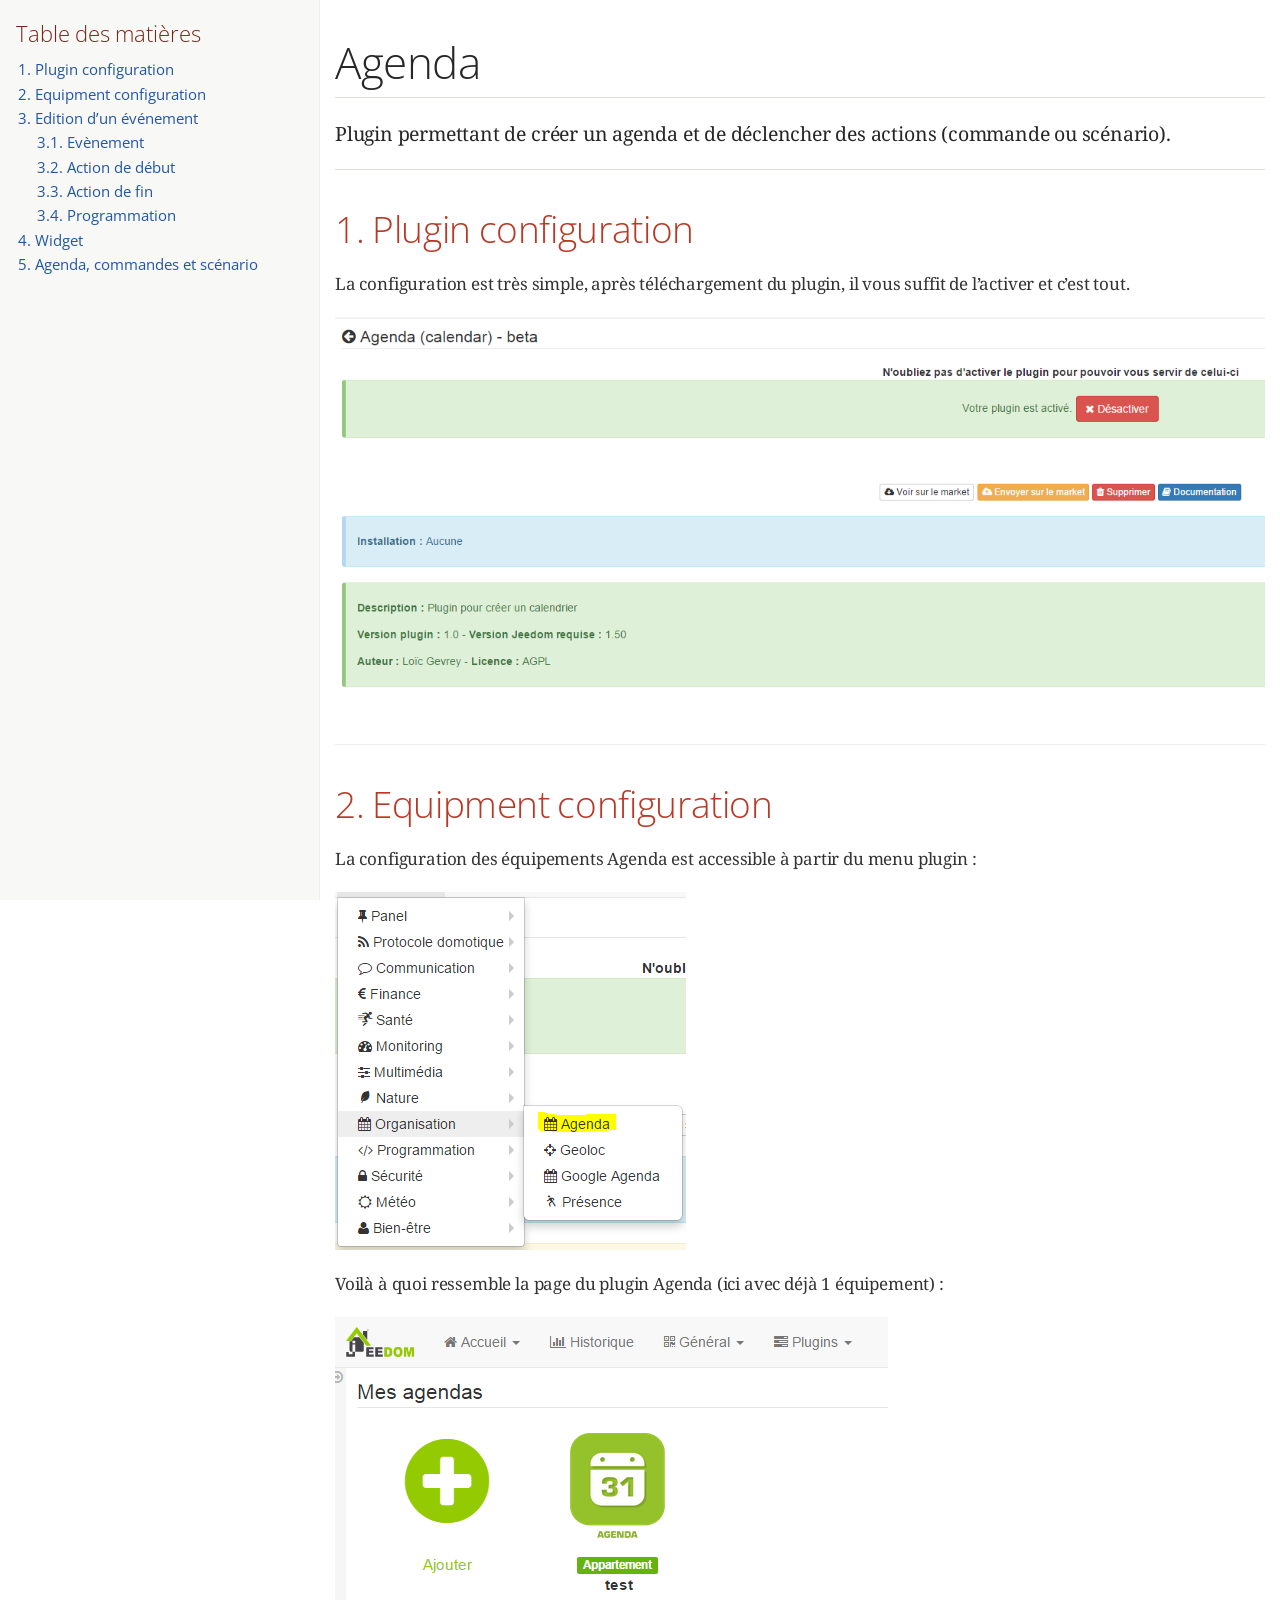
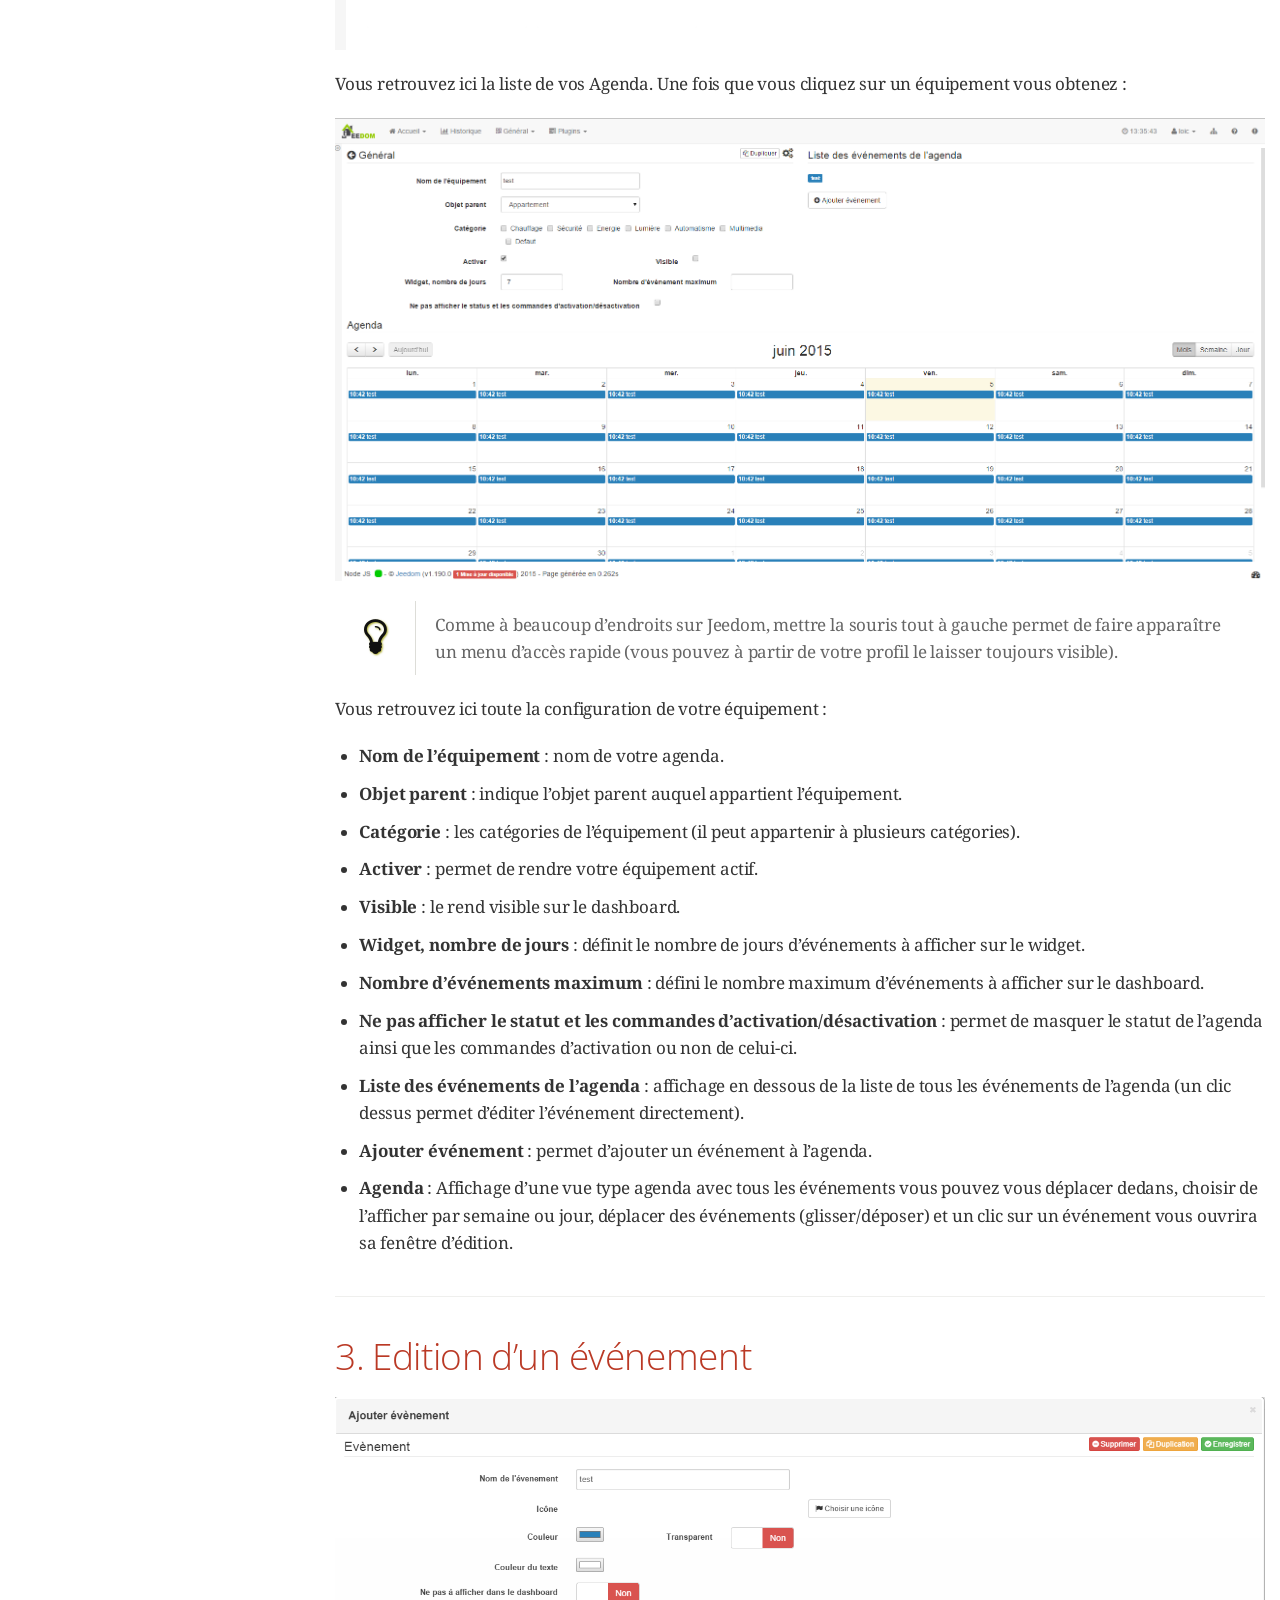
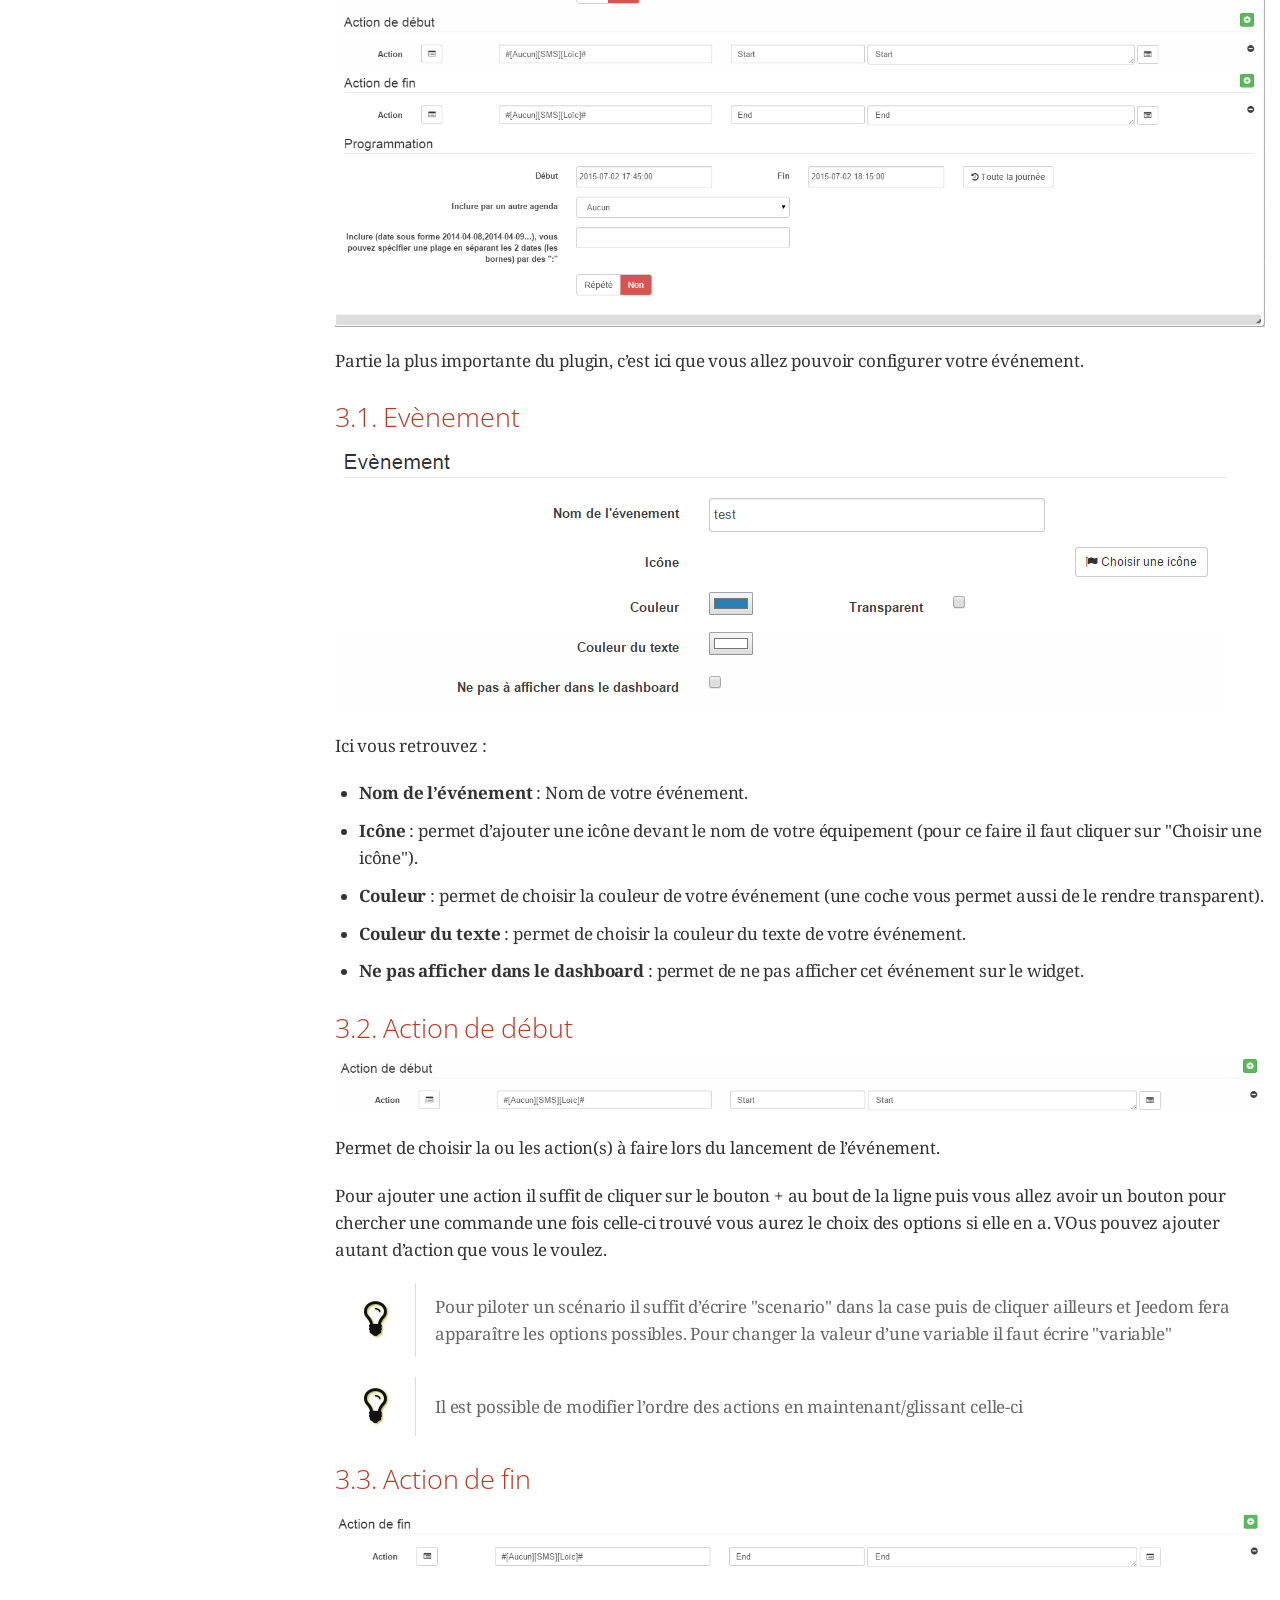
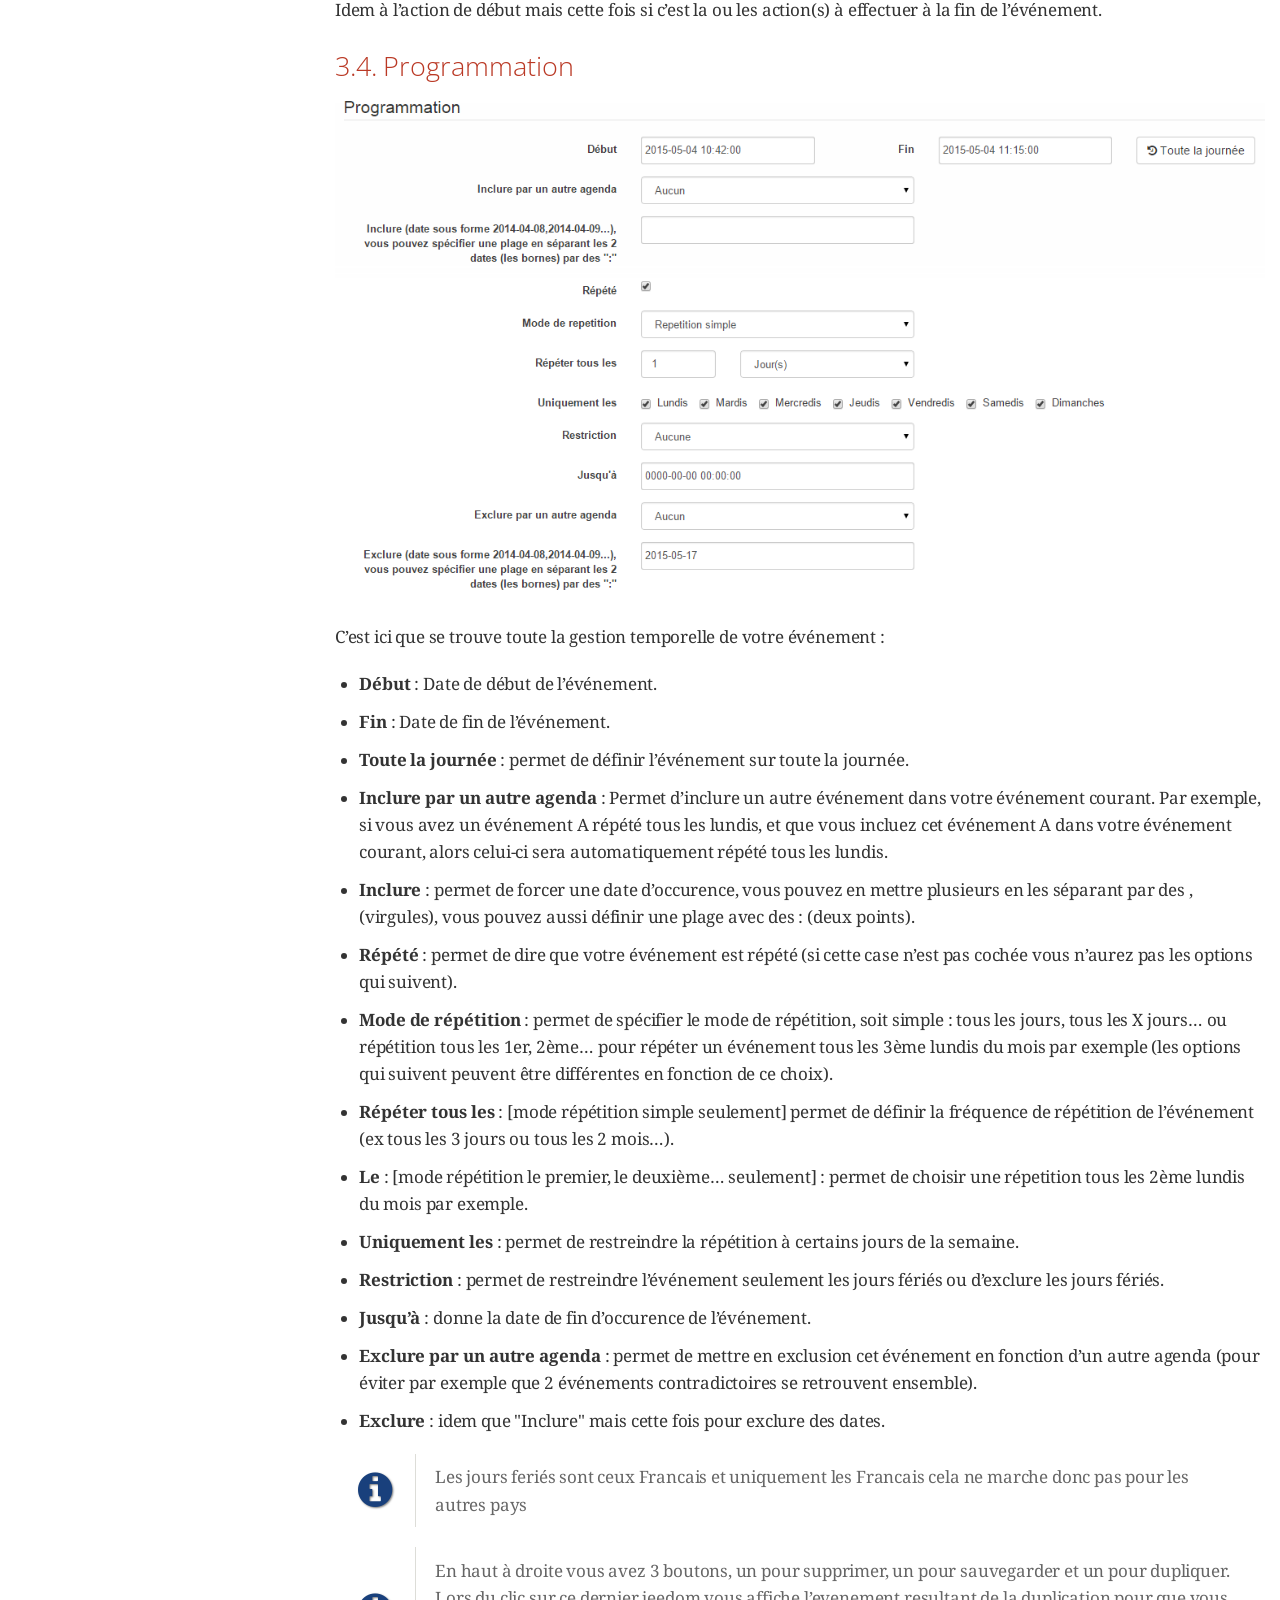
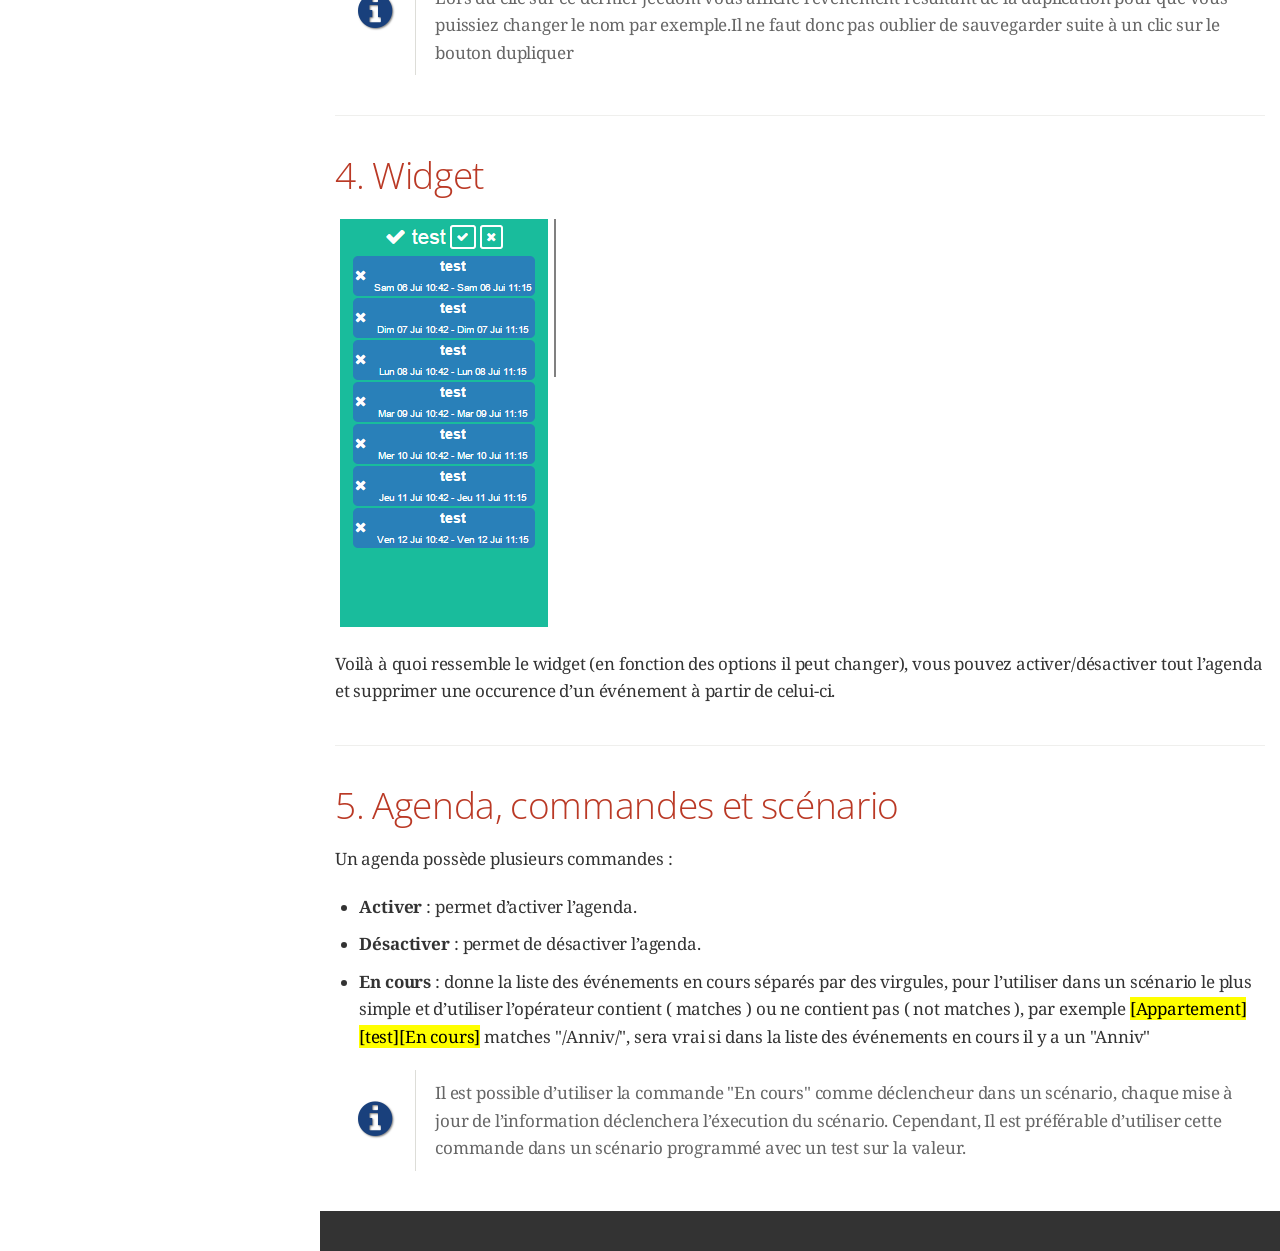
==== doc/en_US/index.html @ 598e062a "[ROBOT] Action all" ====
<!DOCTYPE html>
<html lang="en">
<head>
<meta charset="UTF-8">
<!--[if IE]><meta http-equiv="X-UA-Compatible" content="IE=edge"><![endif]-->
<meta name="viewport" content="width=device-width, initial-scale=1.0">
<meta name="generator" content="Asciidoctor 1.5.3.dev">
<title>Agenda</title>
<link rel="stylesheet" href="https://fonts.googleapis.com/css?family=Open+Sans:300,300italic,400,400italic,600,600italic%7CNoto+Serif:400,400italic,700,700italic%7CDroid+Sans+Mono:400,700">
<style>
/* Asciidoctor default stylesheet | MIT License | http://asciidoctor.org */
/* Remove the comments around the @import statement below when using this as a custom stylesheet */
/*@import "https://fonts.googleapis.com/css?family=Open+Sans:300,300italic,400,400italic,600,600italic%7CNoto+Serif:400,400italic,700,700italic%7CDroid+Sans+Mono:400,700";*/
article,aside,details,figcaption,figure,footer,header,hgroup,main,nav,section,summary{display:block}
audio,canvas,video{display:inline-block}
audio:not([controls]){display:none;height:0}
[hidden],template{display:none}
script{display:none!important}
html{font-family:sans-serif;-ms-text-size-adjust:100%;-webkit-text-size-adjust:100%}
body{margin:0}
a{background:transparent}
a:focus{outline:thin dotted}
a:active,a:hover{outline:0}
h1{font-size:2em;margin:.67em 0}
abbr[title]{border-bottom:1px dotted}
b,strong{font-weight:bold}
dfn{font-style:italic}
hr{-moz-box-sizing:content-box;box-sizing:content-box;height:0}
mark{background:#ff0;color:#000}
code,kbd,pre,samp{font-family:monospace;font-size:1em}
pre{white-space:pre-wrap}
q{quotes:"\201C" "\201D" "\2018" "\2019"}
small{font-size:80%}
sub,sup{font-size:75%;line-height:0;position:relative;vertical-align:baseline}
sup{top:-.5em}
sub{bottom:-.25em}
img{border:0}
svg:not(:root){overflow:hidden}
figure{margin:0}
fieldset{border:1px solid silver;margin:0 2px;padding:.35em .625em .75em}
legend{border:0;padding:0}
button,input,select,textarea{font-family:inherit;font-size:100%;margin:0}
button,input{line-height:normal}
button,select{text-transform:none}
button,html input[type="button"],input[type="reset"],input[type="submit"]{-webkit-appearance:button;cursor:pointer}
button[disabled],html input[disabled]{cursor:default}
input[type="checkbox"],input[type="radio"]{box-sizing:border-box;padding:0}
input[type="search"]{-webkit-appearance:textfield;-moz-box-sizing:content-box;-webkit-box-sizing:content-box;box-sizing:content-box}
input[type="search"]::-webkit-search-cancel-button,input[type="search"]::-webkit-search-decoration{-webkit-appearance:none}
button::-moz-focus-inner,input::-moz-focus-inner{border:0;padding:0}
textarea{overflow:auto;vertical-align:top}
table{border-collapse:collapse;border-spacing:0}
*,*:before,*:after{-moz-box-sizing:border-box;-webkit-box-sizing:border-box;box-sizing:border-box}
html,body{font-size:100%}
body{background:#fff;color:rgba(0,0,0,.8);padding:0;margin:0;font-family:"Noto Serif","DejaVu Serif",serif;font-weight:400;font-style:normal;line-height:1;position:relative;cursor:auto}
a:hover{cursor:pointer}
img,object,embed{max-width:100%;height:auto}
object,embed{height:100%}
img{-ms-interpolation-mode:bicubic}
#map_canvas img,#map_canvas embed,#map_canvas object,.map_canvas img,.map_canvas embed,.map_canvas object{max-width:none!important}
.left{float:left!important}
.right{float:right!important}
.text-left{text-align:left!important}
.text-right{text-align:right!important}
.text-center{text-align:center!important}
.text-justify{text-align:justify!important}
.hide{display:none}
.antialiased,body{-webkit-font-smoothing:antialiased}
img{display:inline-block;vertical-align:middle}
textarea{height:auto;min-height:50px}
select{width:100%}
p.lead,.paragraph.lead>p,#preamble>.sectionbody>.paragraph:first-of-type p{font-size:1.21875em;line-height:1.6}
.subheader,.admonitionblock td.content>.title,.audioblock>.title,.exampleblock>.title,.imageblock>.title,.listingblock>.title,.literalblock>.title,.stemblock>.title,.openblock>.title,.paragraph>.title,.quoteblock>.title,table.tableblock>.title,.verseblock>.title,.videoblock>.title,.dlist>.title,.olist>.title,.ulist>.title,.qlist>.title,.hdlist>.title{line-height:1.45;color:#7a2518;font-weight:400;margin-top:0;margin-bottom:.25em}
div,dl,dt,dd,ul,ol,li,h1,h2,h3,#toctitle,.sidebarblock>.content>.title,h4,h5,h6,pre,form,p,blockquote,th,td{margin:0;padding:0;direction:ltr}
a{color:#2156a5;text-decoration:underline;line-height:inherit}
a:hover,a:focus{color:#1d4b8f}
a img{border:none}
p{font-family:inherit;font-weight:400;font-size:1em;line-height:1.6;margin-bottom:1.25em;text-rendering:optimizeLegibility}
p aside{font-size:.875em;line-height:1.35;font-style:italic}
h1,h2,h3,#toctitle,.sidebarblock>.content>.title,h4,h5,h6{font-family:"Open Sans","DejaVu Sans",sans-serif;font-weight:300;font-style:normal;color:#ba3925;text-rendering:optimizeLegibility;margin-top:1em;margin-bottom:.5em;line-height:1.0125em}
h1 small,h2 small,h3 small,#toctitle small,.sidebarblock>.content>.title small,h4 small,h5 small,h6 small{font-size:60%;color:#e99b8f;line-height:0}
h1{font-size:2.125em}
h2{font-size:1.6875em}
h3,#toctitle,.sidebarblock>.content>.title{font-size:1.375em}
h4,h5{font-size:1.125em}
h6{font-size:1em}
hr{border:solid #ddddd8;border-width:1px 0 0;clear:both;margin:1.25em 0 1.1875em;height:0}
em,i{font-style:italic;line-height:inherit}
strong,b{font-weight:bold;line-height:inherit}
small{font-size:60%;line-height:inherit}
code{font-family:"Droid Sans Mono","DejaVu Sans Mono",monospace;font-weight:400;color:rgba(0,0,0,.9)}
ul,ol,dl{font-size:1em;line-height:1.6;margin-bottom:1.25em;list-style-position:outside;font-family:inherit}
ul,ol,ul.no-bullet,ol.no-bullet{margin-left:1.5em}
ul li ul,ul li ol{margin-left:1.25em;margin-bottom:0;font-size:1em}
ul.square li ul,ul.circle li ul,ul.disc li ul{list-style:inherit}
ul.square{list-style-type:square}
ul.circle{list-style-type:circle}
ul.disc{list-style-type:disc}
ul.no-bullet{list-style:none}
ol li ul,ol li ol{margin-left:1.25em;margin-bottom:0}
dl dt{margin-bottom:.3125em;font-weight:bold}
dl dd{margin-bottom:1.25em}
abbr,acronym{text-transform:uppercase;font-size:90%;color:rgba(0,0,0,.8);border-bottom:1px dotted #ddd;cursor:help}
abbr{text-transform:none}
blockquote{margin:0 0 1.25em;padding:.5625em 1.25em 0 1.1875em;border-left:1px solid #ddd}
blockquote cite{display:block;font-size:.9375em;color:rgba(0,0,0,.6)}
blockquote cite:before{content:"\2014 \0020"}
blockquote cite a,blockquote cite a:visited{color:rgba(0,0,0,.6)}
blockquote,blockquote p{line-height:1.6;color:rgba(0,0,0,.85)}
@media only screen and (min-width:768px){h1,h2,h3,#toctitle,.sidebarblock>.content>.title,h4,h5,h6{line-height:1.2}
h1{font-size:2.75em}
h2{font-size:2.3125em}
h3,#toctitle,.sidebarblock>.content>.title{font-size:1.6875em}
h4{font-size:1.4375em}}table{background:#fff;margin-bottom:1.25em;border:solid 1px #dedede}
table thead,table tfoot{background:#f7f8f7;font-weight:bold}
table thead tr th,table thead tr td,table tfoot tr th,table tfoot tr td{padding:.5em .625em .625em;font-size:inherit;color:rgba(0,0,0,.8);text-align:left}
table tr th,table tr td{padding:.5625em .625em;font-size:inherit;color:rgba(0,0,0,.8)}
table tr.even,table tr.alt,table tr:nth-of-type(even){background:#f8f8f7}
table thead tr th,table tfoot tr th,table tbody tr td,table tr td,table tfoot tr td{display:table-cell;line-height:1.6}
h1,h2,h3,#toctitle,.sidebarblock>.content>.title,h4,h5,h6{line-height:1.2;word-spacing:-.05em}
h1 strong,h2 strong,h3 strong,#toctitle strong,.sidebarblock>.content>.title strong,h4 strong,h5 strong,h6 strong{font-weight:400}
.clearfix:before,.clearfix:after,.float-group:before,.float-group:after{content:" ";display:table}
.clearfix:after,.float-group:after{clear:both}
*:not(pre)>code{font-size:.9375em;font-style:normal!important;letter-spacing:0;padding:.1em .5ex;word-spacing:-.15em;background-color:#f7f7f8;-webkit-border-radius:4px;border-radius:4px;line-height:1.45;text-rendering:optimizeSpeed}
pre,pre>code{line-height:1.45;color:rgba(0,0,0,.9);font-family:"Droid Sans Mono","DejaVu Sans Mono",monospace;font-weight:400;text-rendering:optimizeSpeed}
.keyseq{color:rgba(51,51,51,.8)}
kbd{display:inline-block;color:rgba(0,0,0,.8);font-size:.75em;line-height:1.4;background-color:#f7f7f7;border:1px solid #ccc;-webkit-border-radius:3px;border-radius:3px;-webkit-box-shadow:0 1px 0 rgba(0,0,0,.2),0 0 0 .1em white inset;box-shadow:0 1px 0 rgba(0,0,0,.2),0 0 0 .1em #fff inset;margin:-.15em .15em 0 .15em;padding:.2em .6em .2em .5em;vertical-align:middle;white-space:nowrap}
.keyseq kbd:first-child{margin-left:0}
.keyseq kbd:last-child{margin-right:0}
.menuseq,.menu{color:rgba(0,0,0,.8)}
b.button:before,b.button:after{position:relative;top:-1px;font-weight:400}
b.button:before{content:"[";padding:0 3px 0 2px}
b.button:after{content:"]";padding:0 2px 0 3px}
p a>code:hover{color:rgba(0,0,0,.9)}
#header,#content,#footnotes,#footer{width:100%;margin-left:auto;margin-right:auto;margin-top:0;margin-bottom:0;max-width:62.5em;*zoom:1;position:relative;padding-left:.9375em;padding-right:.9375em}
#header:before,#header:after,#content:before,#content:after,#footnotes:before,#footnotes:after,#footer:before,#footer:after{content:" ";display:table}
#header:after,#content:after,#footnotes:after,#footer:after{clear:both}
#content{margin-top:1.25em}
#content:before{content:none}
#header>h1:first-child{color:rgba(0,0,0,.85);margin-top:2.25rem;margin-bottom:0}
#header>h1:first-child+#toc{margin-top:8px;border-top:1px solid #ddddd8}
#header>h1:only-child,body.toc2 #header>h1:nth-last-child(2){border-bottom:1px solid #ddddd8;padding-bottom:8px}
#header .details{border-bottom:1px solid #ddddd8;line-height:1.45;padding-top:.25em;padding-bottom:.25em;padding-left:.25em;color:rgba(0,0,0,.6);display:-ms-flexbox;display:-webkit-flex;display:flex;-ms-flex-flow:row wrap;-webkit-flex-flow:row wrap;flex-flow:row wrap}
#header .details span:first-child{margin-left:-.125em}
#header .details span.email a{color:rgba(0,0,0,.85)}
#header .details br{display:none}
#header .details br+span:before{content:"\00a0\2013\00a0"}
#header .details br+span.author:before{content:"\00a0\22c5\00a0";color:rgba(0,0,0,.85)}
#header .details br+span#revremark:before{content:"\00a0|\00a0"}
#header #revnumber{text-transform:capitalize}
#header #revnumber:after{content:"\00a0"}
#content>h1:first-child:not([class]){color:rgba(0,0,0,.85);border-bottom:1px solid #ddddd8;padding-bottom:8px;margin-top:0;padding-top:1rem;margin-bottom:1.25rem}
#toc{border-bottom:1px solid #efefed;padding-bottom:.5em}
#toc>ul{margin-left:.125em}
#toc ul.sectlevel0>li>a{font-style:italic}
#toc ul.sectlevel0 ul.sectlevel1{margin:.5em 0}
#toc ul{font-family:"Open Sans","DejaVu Sans",sans-serif;list-style-type:none}
#toc a{text-decoration:none}
#toc a:active{text-decoration:underline}
#toctitle{color:#7a2518;font-size:1.2em}
@media only screen and (min-width:768px){#toctitle{font-size:1.375em}
body.toc2{padding-left:15em;padding-right:0}
#toc.toc2{margin-top:0!important;background-color:#f8f8f7;position:fixed;width:15em;left:0;top:0;border-right:1px solid #efefed;border-top-width:0!important;border-bottom-width:0!important;z-index:1000;padding:1.25em 1em;height:100%;overflow:auto}
#toc.toc2 #toctitle{margin-top:0;font-size:1.2em}
#toc.toc2>ul{font-size:.9em;margin-bottom:0}
#toc.toc2 ul ul{margin-left:0;padding-left:1em}
#toc.toc2 ul.sectlevel0 ul.sectlevel1{padding-left:0;margin-top:.5em;margin-bottom:.5em}
body.toc2.toc-right{padding-left:0;padding-right:15em}
body.toc2.toc-right #toc.toc2{border-right-width:0;border-left:1px solid #efefed;left:auto;right:0}}@media only screen and (min-width:1280px){body.toc2{padding-left:20em;padding-right:0}
#toc.toc2{width:20em}
#toc.toc2 #toctitle{font-size:1.375em}
#toc.toc2>ul{font-size:.95em}
#toc.toc2 ul ul{padding-left:1.25em}
body.toc2.toc-right{padding-left:0;padding-right:20em}}#content #toc{border-style:solid;border-width:1px;border-color:#e0e0dc;margin-bottom:1.25em;padding:1.25em;background:#f8f8f7;-webkit-border-radius:4px;border-radius:4px}
#content #toc>:first-child{margin-top:0}
#content #toc>:last-child{margin-bottom:0}
#footer{max-width:100%;background-color:rgba(0,0,0,.8);padding:1.25em}
#footer-text{color:rgba(255,255,255,.8);line-height:1.44}
.sect1{padding-bottom:.625em}
@media only screen and (min-width:768px){.sect1{padding-bottom:1.25em}}.sect1+.sect1{border-top:1px solid #efefed}
#content h1>a.anchor,h2>a.anchor,h3>a.anchor,#toctitle>a.anchor,.sidebarblock>.content>.title>a.anchor,h4>a.anchor,h5>a.anchor,h6>a.anchor{position:absolute;z-index:1001;width:1.5ex;margin-left:-1.5ex;display:block;text-decoration:none!important;visibility:hidden;text-align:center;font-weight:400}
#content h1>a.anchor:before,h2>a.anchor:before,h3>a.anchor:before,#toctitle>a.anchor:before,.sidebarblock>.content>.title>a.anchor:before,h4>a.anchor:before,h5>a.anchor:before,h6>a.anchor:before{content:"\00A7";font-size:.85em;display:block;padding-top:.1em}
#content h1:hover>a.anchor,#content h1>a.anchor:hover,h2:hover>a.anchor,h2>a.anchor:hover,h3:hover>a.anchor,#toctitle:hover>a.anchor,.sidebarblock>.content>.title:hover>a.anchor,h3>a.anchor:hover,#toctitle>a.anchor:hover,.sidebarblock>.content>.title>a.anchor:hover,h4:hover>a.anchor,h4>a.anchor:hover,h5:hover>a.anchor,h5>a.anchor:hover,h6:hover>a.anchor,h6>a.anchor:hover{visibility:visible}
#content h1>a.link,h2>a.link,h3>a.link,#toctitle>a.link,.sidebarblock>.content>.title>a.link,h4>a.link,h5>a.link,h6>a.link{color:#ba3925;text-decoration:none}
#content h1>a.link:hover,h2>a.link:hover,h3>a.link:hover,#toctitle>a.link:hover,.sidebarblock>.content>.title>a.link:hover,h4>a.link:hover,h5>a.link:hover,h6>a.link:hover{color:#a53221}
.audioblock,.imageblock,.literalblock,.listingblock,.stemblock,.videoblock{margin-bottom:1.25em}
.admonitionblock td.content>.title,.audioblock>.title,.exampleblock>.title,.imageblock>.title,.listingblock>.title,.literalblock>.title,.stemblock>.title,.openblock>.title,.paragraph>.title,.quoteblock>.title,table.tableblock>.title,.verseblock>.title,.videoblock>.title,.dlist>.title,.olist>.title,.ulist>.title,.qlist>.title,.hdlist>.title{text-rendering:optimizeLegibility;text-align:left;font-family:"Noto Serif","DejaVu Serif",serif;font-size:1rem;font-style:italic}
table.tableblock>caption.title{white-space:nowrap;overflow:visible;max-width:0}
.paragraph.lead>p,#preamble>.sectionbody>.paragraph:first-of-type p{color:rgba(0,0,0,.85)}
table.tableblock #preamble>.sectionbody>.paragraph:first-of-type p{font-size:inherit}
.admonitionblock>table{border-collapse:separate;border:0;background:none;width:100%}
.admonitionblock>table td.icon{text-align:center;width:80px}
.admonitionblock>table td.icon img{max-width:none}
.admonitionblock>table td.icon .title{font-weight:bold;font-family:"Open Sans","DejaVu Sans",sans-serif;text-transform:uppercase}
.admonitionblock>table td.content{padding-left:1.125em;padding-right:1.25em;border-left:1px solid #ddddd8;color:rgba(0,0,0,.6)}
.admonitionblock>table td.content>:last-child>:last-child{margin-bottom:0}
.exampleblock>.content{border-style:solid;border-width:1px;border-color:#e6e6e6;margin-bottom:1.25em;padding:1.25em;background:#fff;-webkit-border-radius:4px;border-radius:4px}
.exampleblock>.content>:first-child{margin-top:0}
.exampleblock>.content>:last-child{margin-bottom:0}
.sidebarblock{border-style:solid;border-width:1px;border-color:#e0e0dc;margin-bottom:1.25em;padding:1.25em;background:#f8f8f7;-webkit-border-radius:4px;border-radius:4px}
.sidebarblock>:first-child{margin-top:0}
.sidebarblock>:last-child{margin-bottom:0}
.sidebarblock>.content>.title{color:#7a2518;margin-top:0;text-align:center}
.exampleblock>.content>:last-child>:last-child,.exampleblock>.content .olist>ol>li:last-child>:last-child,.exampleblock>.content .ulist>ul>li:last-child>:last-child,.exampleblock>.content .qlist>ol>li:last-child>:last-child,.sidebarblock>.content>:last-child>:last-child,.sidebarblock>.content .olist>ol>li:last-child>:last-child,.sidebarblock>.content .ulist>ul>li:last-child>:last-child,.sidebarblock>.content .qlist>ol>li:last-child>:last-child{margin-bottom:0}
.literalblock pre,.listingblock pre:not(.highlight),.listingblock pre[class="highlight"],.listingblock pre[class^="highlight "],.listingblock pre.CodeRay,.listingblock pre.prettyprint{background:#f7f7f8}
.sidebarblock .literalblock pre,.sidebarblock .listingblock pre:not(.highlight),.sidebarblock .listingblock pre[class="highlight"],.sidebarblock .listingblock pre[class^="highlight "],.sidebarblock .listingblock pre.CodeRay,.sidebarblock .listingblock pre.prettyprint{background:#f2f1f1}
.literalblock pre,.literalblock pre[class],.listingblock pre,.listingblock pre[class]{-webkit-border-radius:4px;border-radius:4px;word-wrap:break-word;padding:1em;font-size:.8125em}
.literalblock pre.nowrap,.literalblock pre[class].nowrap,.listingblock pre.nowrap,.listingblock pre[class].nowrap{overflow-x:auto;white-space:pre;word-wrap:normal}
@media only screen and (min-width:768px){.literalblock pre,.literalblock pre[class],.listingblock pre,.listingblock pre[class]{font-size:.90625em}}@media only screen and (min-width:1280px){.literalblock pre,.literalblock pre[class],.listingblock pre,.listingblock pre[class]{font-size:1em}}.literalblock.output pre{color:#f7f7f8;background-color:rgba(0,0,0,.9)}
.listingblock pre.highlightjs{padding:0}
.listingblock pre.highlightjs>code{padding:1em;-webkit-border-radius:4px;border-radius:4px}
.listingblock pre.prettyprint{border-width:0}
.listingblock>.content{position:relative}
.listingblock code[data-lang]:before{display:none;content:attr(data-lang);position:absolute;font-size:.75em;top:.425rem;right:.5rem;line-height:1;text-transform:uppercase;color:#999}
.listingblock:hover code[data-lang]:before{display:block}
.listingblock.terminal pre .command:before{content:attr(data-prompt);padding-right:.5em;color:#999}
.listingblock.terminal pre .command:not([data-prompt]):before{content:"$"}
table.pyhltable{border-collapse:separate;border:0;margin-bottom:0;background:none}
table.pyhltable td{vertical-align:top;padding-top:0;padding-bottom:0}
table.pyhltable td.code{padding-left:.75em;padding-right:0}
pre.pygments .lineno,table.pyhltable td:not(.code){color:#999;padding-left:0;padding-right:.5em;border-right:1px solid #ddddd8}
pre.pygments .lineno{display:inline-block;margin-right:.25em}
table.pyhltable .linenodiv{background:none!important;padding-right:0!important}
.quoteblock{margin:0 1em 1.25em 1.5em;display:table}
.quoteblock>.title{margin-left:-1.5em;margin-bottom:.75em}
.quoteblock blockquote,.quoteblock blockquote p{color:rgba(0,0,0,.85);font-size:1.15rem;line-height:1.75;word-spacing:.1em;letter-spacing:0;font-style:italic;text-align:justify}
.quoteblock blockquote{margin:0;padding:0;border:0}
.quoteblock blockquote:before{content:"\201c";float:left;font-size:2.75em;font-weight:bold;line-height:.6em;margin-left:-.6em;color:#7a2518;text-shadow:0 1px 2px rgba(0,0,0,.1)}
.quoteblock blockquote>.paragraph:last-child p{margin-bottom:0}
.quoteblock .attribution{margin-top:.5em;margin-right:.5ex;text-align:right}
.quoteblock .quoteblock{margin-left:0;margin-right:0;padding:.5em 0;border-left:3px solid rgba(0,0,0,.6)}
.quoteblock .quoteblock blockquote{padding:0 0 0 .75em}
.quoteblock .quoteblock blockquote:before{display:none}
.verseblock{margin:0 1em 1.25em 1em}
.verseblock pre{font-family:"Open Sans","DejaVu Sans",sans;font-size:1.15rem;color:rgba(0,0,0,.85);font-weight:300;text-rendering:optimizeLegibility}
.verseblock pre strong{font-weight:400}
.verseblock .attribution{margin-top:1.25rem;margin-left:.5ex}
.quoteblock .attribution,.verseblock .attribution{font-size:.9375em;line-height:1.45;font-style:italic}
.quoteblock .attribution br,.verseblock .attribution br{display:none}
.quoteblock .attribution cite,.verseblock .attribution cite{display:block;letter-spacing:-.05em;color:rgba(0,0,0,.6)}
.quoteblock.abstract{margin:0 0 1.25em 0;display:block}
.quoteblock.abstract blockquote,.quoteblock.abstract blockquote p{text-align:left;word-spacing:0}
.quoteblock.abstract blockquote:before,.quoteblock.abstract blockquote p:first-of-type:before{display:none}
table.tableblock{max-width:100%;border-collapse:separate}
table.tableblock td>.paragraph:last-child p>p:last-child,table.tableblock th>p:last-child,table.tableblock td>p:last-child{margin-bottom:0}
table.spread{width:100%}
table.tableblock,th.tableblock,td.tableblock{border:0 solid #dedede}
table.grid-all th.tableblock,table.grid-all td.tableblock{border-width:0 1px 1px 0}
table.grid-all tfoot>tr>th.tableblock,table.grid-all tfoot>tr>td.tableblock{border-width:1px 1px 0 0}
table.grid-cols th.tableblock,table.grid-cols td.tableblock{border-width:0 1px 0 0}
table.grid-all *>tr>.tableblock:last-child,table.grid-cols *>tr>.tableblock:last-child{border-right-width:0}
table.grid-rows th.tableblock,table.grid-rows td.tableblock{border-width:0 0 1px 0}
table.grid-all tbody>tr:last-child>th.tableblock,table.grid-all tbody>tr:last-child>td.tableblock,table.grid-all thead:last-child>tr>th.tableblock,table.grid-rows tbody>tr:last-child>th.tableblock,table.grid-rows tbody>tr:last-child>td.tableblock,table.grid-rows thead:last-child>tr>th.tableblock{border-bottom-width:0}
table.grid-rows tfoot>tr>th.tableblock,table.grid-rows tfoot>tr>td.tableblock{border-width:1px 0 0 0}
table.frame-all{border-width:1px}
table.frame-sides{border-width:0 1px}
table.frame-topbot{border-width:1px 0}
th.halign-left,td.halign-left{text-align:left}
th.halign-right,td.halign-right{text-align:right}
th.halign-center,td.halign-center{text-align:center}
th.valign-top,td.valign-top{vertical-align:top}
th.valign-bottom,td.valign-bottom{vertical-align:bottom}
th.valign-middle,td.valign-middle{vertical-align:middle}
table thead th,table tfoot th{font-weight:bold}
tbody tr th{display:table-cell;line-height:1.6;background:#f7f8f7}
tbody tr th,tbody tr th p,tfoot tr th,tfoot tr th p{color:rgba(0,0,0,.8);font-weight:bold}
p.tableblock>code:only-child{background:none;padding:0}
p.tableblock{font-size:1em}
td>div.verse{white-space:pre}
ol{margin-left:1.75em}
ul li ol{margin-left:1.5em}
dl dd{margin-left:1.125em}
dl dd:last-child,dl dd:last-child>:last-child{margin-bottom:0}
ol>li p,ul>li p,ul dd,ol dd,.olist .olist,.ulist .ulist,.ulist .olist,.olist .ulist{margin-bottom:.625em}
ul.unstyled,ol.unnumbered,ul.checklist,ul.none{list-style-type:none}
ul.unstyled,ol.unnumbered,ul.checklist{margin-left:.625em}
ul.checklist li>p:first-child>.fa-square-o:first-child,ul.checklist li>p:first-child>.fa-check-square-o:first-child{width:1em;font-size:.85em}
ul.checklist li>p:first-child>input[type="checkbox"]:first-child{width:1em;position:relative;top:1px}
ul.inline{margin:0 auto .625em auto;margin-left:-1.375em;margin-right:0;padding:0;list-style:none;overflow:hidden}
ul.inline>li{list-style:none;float:left;margin-left:1.375em;display:block}
ul.inline>li>*{display:block}
.unstyled dl dt{font-weight:400;font-style:normal}
ol.arabic{list-style-type:decimal}
ol.decimal{list-style-type:decimal-leading-zero}
ol.loweralpha{list-style-type:lower-alpha}
ol.upperalpha{list-style-type:upper-alpha}
ol.lowerroman{list-style-type:lower-roman}
ol.upperroman{list-style-type:upper-roman}
ol.lowergreek{list-style-type:lower-greek}
.hdlist>table,.colist>table{border:0;background:none}
.hdlist>table>tbody>tr,.colist>table>tbody>tr{background:none}
td.hdlist1{padding-right:.75em;font-weight:bold}
td.hdlist1,td.hdlist2{vertical-align:top}
.literalblock+.colist,.listingblock+.colist{margin-top:-.5em}
.colist>table tr>td:first-of-type{padding:0 .75em;line-height:1}
.colist>table tr>td:last-of-type{padding:.25em 0}
.thumb,.th{line-height:0;display:inline-block;border:solid 4px #fff;-webkit-box-shadow:0 0 0 1px #ddd;box-shadow:0 0 0 1px #ddd}
.imageblock.left,.imageblock[style*="float: left"]{margin:.25em .625em 1.25em 0}
.imageblock.right,.imageblock[style*="float: right"]{margin:.25em 0 1.25em .625em}
.imageblock>.title{margin-bottom:0}
.imageblock.thumb,.imageblock.th{border-width:6px}
.imageblock.thumb>.title,.imageblock.th>.title{padding:0 .125em}
.image.left,.image.right{margin-top:.25em;margin-bottom:.25em;display:inline-block;line-height:0}
.image.left{margin-right:.625em}
.image.right{margin-left:.625em}
a.image{text-decoration:none}
span.footnote,span.footnoteref{vertical-align:super;font-size:.875em}
span.footnote a,span.footnoteref a{text-decoration:none}
span.footnote a:active,span.footnoteref a:active{text-decoration:underline}
#footnotes{padding-top:.75em;padding-bottom:.75em;margin-bottom:.625em}
#footnotes hr{width:20%;min-width:6.25em;margin:-.25em 0 .75em 0;border-width:1px 0 0 0}
#footnotes .footnote{padding:0 .375em;line-height:1.3;font-size:.875em;margin-left:1.2em;text-indent:-1.2em;margin-bottom:.2em}
#footnotes .footnote a:first-of-type{font-weight:bold;text-decoration:none}
#footnotes .footnote:last-of-type{margin-bottom:0}
#content #footnotes{margin-top:-.625em;margin-bottom:0;padding:.75em 0}
.gist .file-data>table{border:0;background:#fff;width:100%;margin-bottom:0}
.gist .file-data>table td.line-data{width:99%}
div.unbreakable{page-break-inside:avoid}
.big{font-size:larger}
.small{font-size:smaller}
.underline{text-decoration:underline}
.overline{text-decoration:overline}
.line-through{text-decoration:line-through}
.aqua{color:#00bfbf}
.aqua-background{background-color:#00fafa}
.black{color:#000}
.black-background{background-color:#000}
.blue{color:#0000bf}
.blue-background{background-color:#0000fa}
.fuchsia{color:#bf00bf}
.fuchsia-background{background-color:#fa00fa}
.gray{color:#606060}
.gray-background{background-color:#7d7d7d}
.green{color:#006000}
.green-background{background-color:#007d00}
.lime{color:#00bf00}
.lime-background{background-color:#00fa00}
.maroon{color:#600000}
.maroon-background{background-color:#7d0000}
.navy{color:#000060}
.navy-background{background-color:#00007d}
.olive{color:#606000}
.olive-background{background-color:#7d7d00}
.purple{color:#600060}
.purple-background{background-color:#7d007d}
.red{color:#bf0000}
.red-background{background-color:#fa0000}
.silver{color:#909090}
.silver-background{background-color:#bcbcbc}
.teal{color:#006060}
.teal-background{background-color:#007d7d}
.white{color:#bfbfbf}
.white-background{background-color:#fafafa}
.yellow{color:#bfbf00}
.yellow-background{background-color:#fafa00}
span.icon>.fa{cursor:default}
.admonitionblock td.icon [class^="fa icon-"]{font-size:2.5em;text-shadow:1px 1px 2px rgba(0,0,0,.5);cursor:default}
.admonitionblock td.icon .icon-note:before{content:"\f05a";color:#19407c}
.admonitionblock td.icon .icon-tip:before{content:"\f0eb";text-shadow:1px 1px 2px rgba(155,155,0,.8);color:#111}
.admonitionblock td.icon .icon-warning:before{content:"\f071";color:#bf6900}
.admonitionblock td.icon .icon-caution:before{content:"\f06d";color:#bf3400}
.admonitionblock td.icon .icon-important:before{content:"\f06a";color:#bf0000}
.conum[data-value]{display:inline-block;color:#fff!important;background-color:rgba(0,0,0,.8);-webkit-border-radius:100px;border-radius:100px;text-align:center;font-size:.75em;width:1.67em;height:1.67em;line-height:1.67em;font-family:"Open Sans","DejaVu Sans",sans-serif;font-style:normal;font-weight:bold}
.conum[data-value] *{color:#fff!important}
.conum[data-value]+b{display:none}
.conum[data-value]:after{content:attr(data-value)}
pre .conum[data-value]{position:relative;top:-.125em}
b.conum *{color:inherit!important}
.conum:not([data-value]):empty{display:none}
h1,h2{letter-spacing:-.01em}
dt,th.tableblock,td.content{text-rendering:optimizeLegibility}
p,td.content{letter-spacing:-.01em}
p strong,td.content strong{letter-spacing:-.005em}
p,blockquote,dt,td.content{font-size:1.0625rem}
p{margin-bottom:1.25rem}
.sidebarblock p,.sidebarblock dt,.sidebarblock td.content,p.tableblock{font-size:1em}
.exampleblock>.content{background-color:#fffef7;border-color:#e0e0dc;-webkit-box-shadow:0 1px 4px #e0e0dc;box-shadow:0 1px 4px #e0e0dc}
.print-only{display:none!important}
@media print{@page{margin:1.25cm .75cm}
*{-webkit-box-shadow:none!important;box-shadow:none!important;text-shadow:none!important}
a{color:inherit!important;text-decoration:underline!important}
a.bare,a[href^="#"],a[href^="mailto:"]{text-decoration:none!important}
a[href^="http:"]:not(.bare):after,a[href^="https:"]:not(.bare):after{content:"(" attr(href) ")";display:inline-block;font-size:.875em;padding-left:.25em}
abbr[title]:after{content:" (" attr(title) ")"}
pre,blockquote,tr,img{page-break-inside:avoid}
thead{display:table-header-group}
img{max-width:100%!important}
p,blockquote,dt,td.content{font-size:1em;orphans:3;widows:3}
h2,h3,#toctitle,.sidebarblock>.content>.title{page-break-after:avoid}
#toc,.sidebarblock,.exampleblock>.content{background:none!important}
#toc{border-bottom:1px solid #ddddd8!important;padding-bottom:0!important}
.sect1{padding-bottom:0!important}
.sect1+.sect1{border:0!important}
#header>h1:first-child{margin-top:1.25rem}
body.book #header{text-align:center}
body.book #header>h1:first-child{border:0!important;margin:2.5em 0 1em 0}
body.book #header .details{border:0!important;display:block;padding:0!important}
body.book #header .details span:first-child{margin-left:0!important}
body.book #header .details br{display:block}
body.book #header .details br+span:before{content:none!important}
body.book #toc{border:0!important;text-align:left!important;padding:0!important;margin:0!important}
body.book #toc,body.book #preamble,body.book h1.sect0,body.book .sect1>h2{page-break-before:always}
.listingblock code[data-lang]:before{display:block}
#footer{background:none!important;padding:0 .9375em}
#footer-text{color:rgba(0,0,0,.6)!important;font-size:.9em}
.hide-on-print{display:none!important}
.print-only{display:block!important}
.hide-for-print{display:none!important}
.show-for-print{display:inherit!important}}
</style>
<link rel="stylesheet" href="https://cdnjs.cloudflare.com/ajax/libs/font-awesome/4.3.0/css/font-awesome.min.css">
</head>
<body class="article toc2 toc-left">
<div id="header">
<h1>Agenda</h1>
<div id="toc" class="toc2">
<div id="toctitle">Table des matières</div>
<ul class="sectlevel1">
<li><a href="#_plugin_configuration">1. Plugin configuration</a></li>
<li><a href="#_equipment_configuration">2. Equipment configuration</a></li>
<li><a href="#_edition_d_un_événement">3. Edition d&#8217;un événement</a>
<ul class="sectlevel2">
<li><a href="#_evènement">3.1. Evènement</a></li>
<li><a href="#_action_de_début">3.2. Action de début</a></li>
<li><a href="#_action_de_fin">3.3. Action de fin</a></li>
<li><a href="#_programmation">3.4. Programmation</a></li>
</ul>
</li>
<li><a href="#_widget">4. Widget</a></li>
<li><a href="#_agenda_commandes_et_scénario">5. Agenda, commandes et scénario</a></li>
</ul>
</div>
</div>
<div id="content">
<div id="preamble">
<div class="sectionbody">
<div class="paragraph">
<p>Plugin permettant de créer un agenda et de déclencher des actions (commande ou scénario).</p>
</div>
<hr>
</div>
</div>
<div class="sect1">
<h2 id="_plugin_configuration">1. Plugin configuration</h2>
<div class="sectionbody">
<div class="paragraph">
<p>La configuration est très simple, après téléchargement du plugin, il vous suffit de l&#8217;activer et c&#8217;est tout.</p>
</div>
<div class="imageblock">
<div class="content">
<img src="../images/calendar1.PNG" alt="calendar1">
</div>
</div>
</div>
</div>
<div class="sect1">
<h2 id="_equipment_configuration">2. Equipment configuration</h2>
<div class="sectionbody">
<div class="paragraph">
<p>La configuration des équipements Agenda est accessible à partir du menu plugin :</p>
</div>
<div class="imageblock">
<div class="content">
<img src="../images/calendar2.PNG" alt="calendar2">
</div>
</div>
<div class="paragraph">
<p>Voilà à quoi ressemble la page du plugin Agenda (ici avec déjà 1 équipement) :</p>
</div>
<div class="imageblock">
<div class="content">
<img src="../images/calendar3.PNG" alt="calendar3">
</div>
</div>
<div class="paragraph">
<p>Vous retrouvez ici la liste de vos Agenda. Une fois que vous cliquez sur un équipement vous obtenez :</p>
</div>
<div class="imageblock">
<div class="content">
<img src="../images/calendar4.PNG" alt="calendar4">
</div>
</div>
<div class="admonitionblock tip">
<table>
<tr>
<td class="icon">
<i class="fa icon-tip" title="Tip"></i>
</td>
<td class="content">
Comme à beaucoup d&#8217;endroits sur Jeedom, mettre la souris tout à gauche permet de faire apparaître un menu d&#8217;accès rapide (vous pouvez à partir de votre profil le laisser toujours visible).
</td>
</tr>
</table>
</div>
<div class="paragraph">
<p>Vous retrouvez ici toute la configuration de votre équipement :</p>
</div>
<div class="ulist">
<ul>
<li>
<p><strong>Nom de l&#8217;équipement</strong> : nom de votre agenda.</p>
</li>
<li>
<p><strong>Objet parent</strong> : indique l&#8217;objet parent auquel appartient l&#8217;équipement.</p>
</li>
<li>
<p><strong>Catégorie</strong> : les catégories de l&#8217;équipement (il peut appartenir à plusieurs catégories).</p>
</li>
<li>
<p><strong>Activer</strong> : permet de rendre votre équipement actif.</p>
</li>
<li>
<p><strong>Visible</strong> : le rend visible sur le dashboard.</p>
</li>
<li>
<p><strong>Widget, nombre de jours</strong> : définit le nombre de jours d&#8217;événements à afficher sur le widget.</p>
</li>
<li>
<p><strong>Nombre d&#8217;événements maximum</strong> : défini le nombre maximum d&#8217;événements à afficher sur le dashboard.</p>
</li>
<li>
<p><strong>Ne pas afficher le statut et les commandes d&#8217;activation/désactivation</strong> : permet de masquer le statut de l&#8217;agenda ainsi que les commandes d&#8217;activation ou non de celui-ci.</p>
</li>
<li>
<p><strong>Liste des événements de l&#8217;agenda</strong> : affichage en dessous de la liste de tous les événements de l&#8217;agenda (un clic dessus permet d&#8217;éditer l&#8217;événement directement).</p>
</li>
<li>
<p><strong>Ajouter événement</strong> : permet d&#8217;ajouter un événement à l&#8217;agenda.</p>
</li>
<li>
<p><strong>Agenda</strong> : Affichage d&#8217;une vue type agenda avec tous les événements vous pouvez vous déplacer dedans, choisir de l&#8217;afficher par semaine ou jour, déplacer des événements (glisser/déposer) et un clic sur un événement vous ouvrira sa fenêtre d&#8217;édition.</p>
</li>
</ul>
</div>
</div>
</div>
<div class="sect1">
<h2 id="_edition_d_un_événement">3. Edition d&#8217;un événement</h2>
<div class="sectionbody">
<div class="imageblock">
<div class="content">
<img src="../images/calendar5.PNG" alt="calendar5">
</div>
</div>
<div class="paragraph">
<p>Partie la plus importante du plugin, c&#8217;est ici que vous allez pouvoir configurer votre événement.</p>
</div>
<div class="sect2">
<h3 id="_evènement">3.1. Evènement</h3>
<div class="imageblock">
<div class="content">
<img src="../images/calendar8.PNG" alt="calendar8">
</div>
</div>
<div class="paragraph">
<p>Ici vous retrouvez :</p>
</div>
<div class="ulist">
<ul>
<li>
<p><strong>Nom de l&#8217;événement</strong> : Nom de votre événement.</p>
</li>
<li>
<p><strong>Icône</strong> : permet d&#8217;ajouter une icône devant le nom de votre équipement (pour ce faire il faut cliquer sur "Choisir une icône").</p>
</li>
<li>
<p><strong>Couleur</strong> : permet de choisir la couleur de votre événement (une coche vous permet aussi de le rendre transparent).</p>
</li>
<li>
<p><strong>Couleur du texte</strong> : permet de choisir la couleur du texte de votre événement.</p>
</li>
<li>
<p><strong>Ne pas afficher dans le dashboard</strong> : permet de ne pas afficher cet événement sur le widget.</p>
</li>
</ul>
</div>
</div>
<div class="sect2">
<h3 id="_action_de_début">3.2. Action de début</h3>
<div class="imageblock">
<div class="content">
<img src="../images/calendar9.PNG" alt="calendar9">
</div>
</div>
<div class="paragraph">
<p>Permet de choisir la ou les action(s) à faire lors du lancement de l&#8217;événement.</p>
</div>
<div class="paragraph">
<p>Pour ajouter une action il suffit de cliquer sur le bouton + au bout de la ligne puis vous allez avoir un bouton pour chercher une commande une fois celle-ci trouvé vous aurez le choix des options si elle en a. VOus pouvez ajouter autant d&#8217;action que vous le voulez.</p>
</div>
<div class="admonitionblock tip">
<table>
<tr>
<td class="icon">
<i class="fa icon-tip" title="Tip"></i>
</td>
<td class="content">
Pour piloter un scénario il suffit d&#8217;écrire "scenario" dans la case puis de cliquer ailleurs et Jeedom fera apparaître les options possibles. Pour changer la valeur d&#8217;une variable il faut écrire "variable"
</td>
</tr>
</table>
</div>
<div class="admonitionblock tip">
<table>
<tr>
<td class="icon">
<i class="fa icon-tip" title="Tip"></i>
</td>
<td class="content">
Il est possible de modifier l&#8217;ordre des actions en maintenant/glissant celle-ci
</td>
</tr>
</table>
</div>
</div>
<div class="sect2">
<h3 id="_action_de_fin">3.3. Action de fin</h3>
<div class="imageblock">
<div class="content">
<img src="../images/calendar10.PNG" alt="calendar10">
</div>
</div>
<div class="paragraph">
<p>Idem à l&#8217;action de début mais cette fois si c&#8217;est la ou les action(s) à effectuer à la fin de l&#8217;événement.</p>
</div>
</div>
<div class="sect2">
<h3 id="_programmation">3.4. Programmation</h3>
<div class="imageblock">
<div class="content">
<img src="../images/calendar6.PNG" alt="calendar6">
</div>
</div>
<div class="paragraph">
<p>C&#8217;est ici que se trouve toute la gestion temporelle de votre événement :</p>
</div>
<div class="ulist">
<ul>
<li>
<p><strong>Début</strong> : Date de début de l&#8217;événement.</p>
</li>
<li>
<p><strong>Fin</strong> : Date de fin de l&#8217;événement.</p>
</li>
<li>
<p><strong>Toute la journée</strong> : permet de définir l&#8217;événement sur toute la journée.</p>
</li>
<li>
<p><strong>Inclure par un autre agenda</strong> : Permet d&#8217;inclure un autre événement dans votre événement courant. Par exemple, si vous avez un événement A répété tous les lundis, et que vous incluez cet événement A dans votre événement courant, alors celui-ci sera automatiquement répété tous les lundis.</p>
</li>
<li>
<p><strong>Inclure</strong> : permet de forcer une date d&#8217;occurence, vous pouvez en mettre plusieurs en les séparant par des , (virgules), vous pouvez aussi définir une plage avec des : (deux points).</p>
</li>
<li>
<p><strong>Répété</strong> : permet de dire que votre événement est répété (si cette case n&#8217;est pas cochée vous n&#8217;aurez pas les options qui suivent).</p>
</li>
<li>
<p><strong>Mode de répétition</strong> : permet de spécifier le mode de répétition, soit simple : tous les jours, tous les X jours&#8230;&#8203; ou répétition tous les 1er, 2ème&#8230;&#8203; pour répéter un événement tous les 3ème lundis du mois par exemple (les options qui suivent peuvent être différentes en fonction de ce choix).</p>
</li>
<li>
<p><strong>Répéter tous les</strong> : [mode répétition simple seulement] permet de définir la fréquence de répétition de l&#8217;événement (ex tous les 3 jours ou tous les 2 mois&#8230;&#8203;).</p>
</li>
<li>
<p><strong>Le</strong> : [mode répétition le premier, le deuxième&#8230;&#8203; seulement] : permet de choisir une répetition tous les 2ème lundis du mois par exemple.</p>
</li>
<li>
<p><strong>Uniquement les</strong> : permet de restreindre la répétition à certains jours de la semaine.</p>
</li>
<li>
<p><strong>Restriction</strong> : permet de restreindre l&#8217;événement seulement les jours fériés ou d&#8217;exclure les jours fériés.</p>
</li>
<li>
<p><strong>Jusqu&#8217;à</strong> : donne la date de fin d&#8217;occurence de l&#8217;événement.</p>
</li>
<li>
<p><strong>Exclure par un autre agenda</strong> : permet de mettre en exclusion cet événement en fonction d&#8217;un autre agenda (pour éviter par exemple que 2 événements contradictoires se retrouvent ensemble).</p>
</li>
<li>
<p><strong>Exclure</strong> : idem que "Inclure" mais cette fois pour exclure des dates.</p>
</li>
</ul>
</div>
<div class="admonitionblock note">
<table>
<tr>
<td class="icon">
<i class="fa icon-note" title="Note"></i>
</td>
<td class="content">
Les jours feriés sont ceux Francais et uniquement les Francais cela ne marche donc pas pour les autres pays
</td>
</tr>
</table>
</div>
<div class="admonitionblock note">
<table>
<tr>
<td class="icon">
<i class="fa icon-note" title="Note"></i>
</td>
<td class="content">
En haut à droite vous avez 3 boutons, un pour supprimer, un pour sauvegarder et un pour dupliquer. Lors du clic sur ce dernier jeedom vous affiche l&#8217;evenement resultant de la duplication pour que vous puissiez changer le nom par exemple.Il ne faut donc pas oublier de sauvegarder suite à un clic sur le bouton dupliquer
</td>
</tr>
</table>
</div>
</div>
</div>
</div>
<div class="sect1">
<h2 id="_widget">4. Widget</h2>
<div class="sectionbody">
<div class="imageblock">
<div class="content">
<img src="../images/calendar11.PNG" alt="calendar11">
</div>
</div>
<div class="paragraph">
<p>Voilà à quoi ressemble le widget (en fonction des options il peut changer), vous pouvez activer/désactiver tout l&#8217;agenda et supprimer une occurence d&#8217;un événement à partir de celui-ci.</p>
</div>
</div>
</div>
<div class="sect1">
<h2 id="_agenda_commandes_et_scénario">5. Agenda, commandes et scénario</h2>
<div class="sectionbody">
<div class="paragraph">
<p>Un agenda possède plusieurs commandes :</p>
</div>
<div class="ulist">
<ul>
<li>
<p><strong>Activer</strong> : permet d&#8217;activer l&#8217;agenda.</p>
</li>
<li>
<p><strong>Désactiver</strong> : permet de désactiver l&#8217;agenda.</p>
</li>
<li>
<p><strong>En cours</strong> : donne la liste des événements en cours séparés par des virgules, pour l&#8217;utiliser dans un scénario le plus simple et d&#8217;utiliser l&#8217;opérateur contient ( matches ) ou ne contient pas ( not matches ), par exemple <mark>[Appartement][test][En cours]</mark> matches "/Anniv/", sera vrai si dans la liste des événements en cours il y a un "Anniv"</p>
</li>
</ul>
</div>
<div class="admonitionblock note">
<table>
<tr>
<td class="icon">
<i class="fa icon-note" title="Note"></i>
</td>
<td class="content">
Il est possible d&#8217;utiliser la commande "En cours" comme déclencheur dans un scénario, chaque mise à jour de l&#8217;information déclenchera l&#8217;éxecution du scénario. Cependant, Il est préférable d&#8217;utiliser cette commande dans un scénario programmé avec un test sur la valeur.
</td>
</tr>
</table>
</div>
</div>
</div>
</div>
<div id="footer">
<div id="footer-text">
</div>
</div>
</body>
</html>
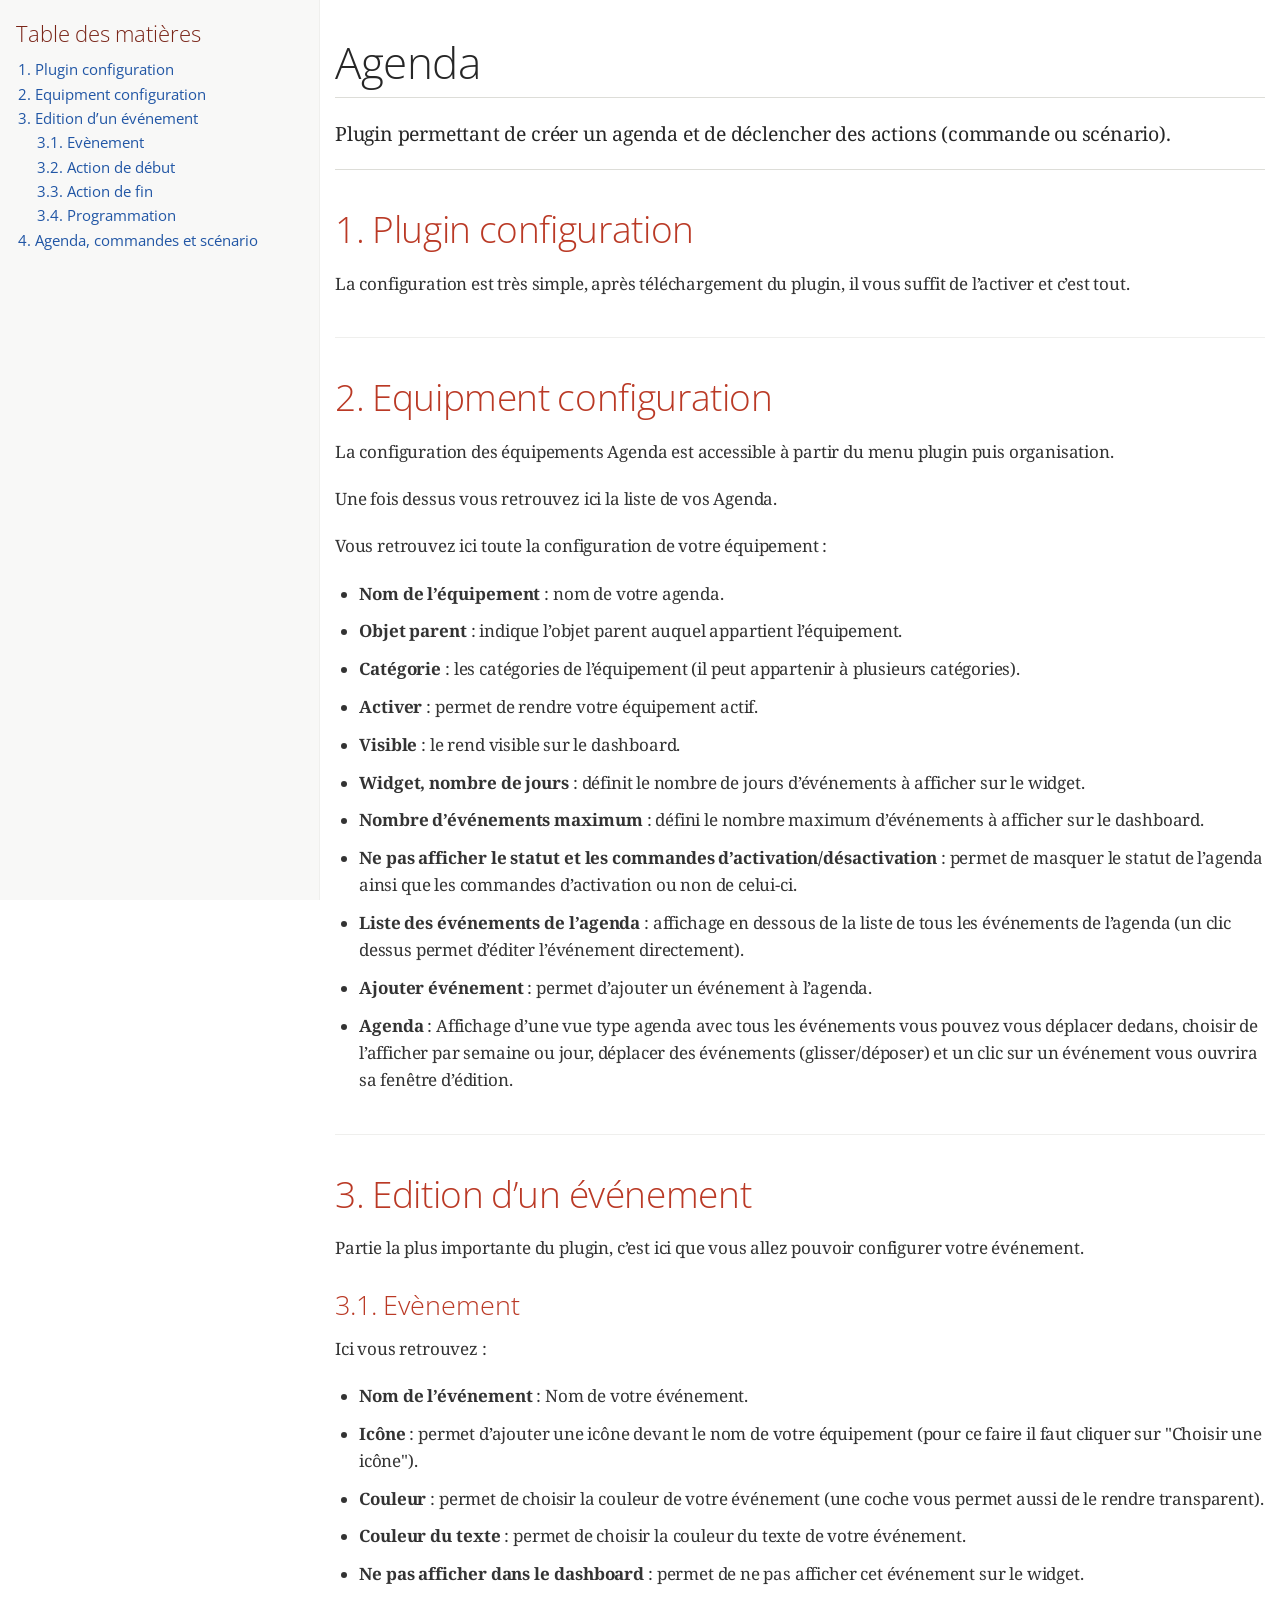
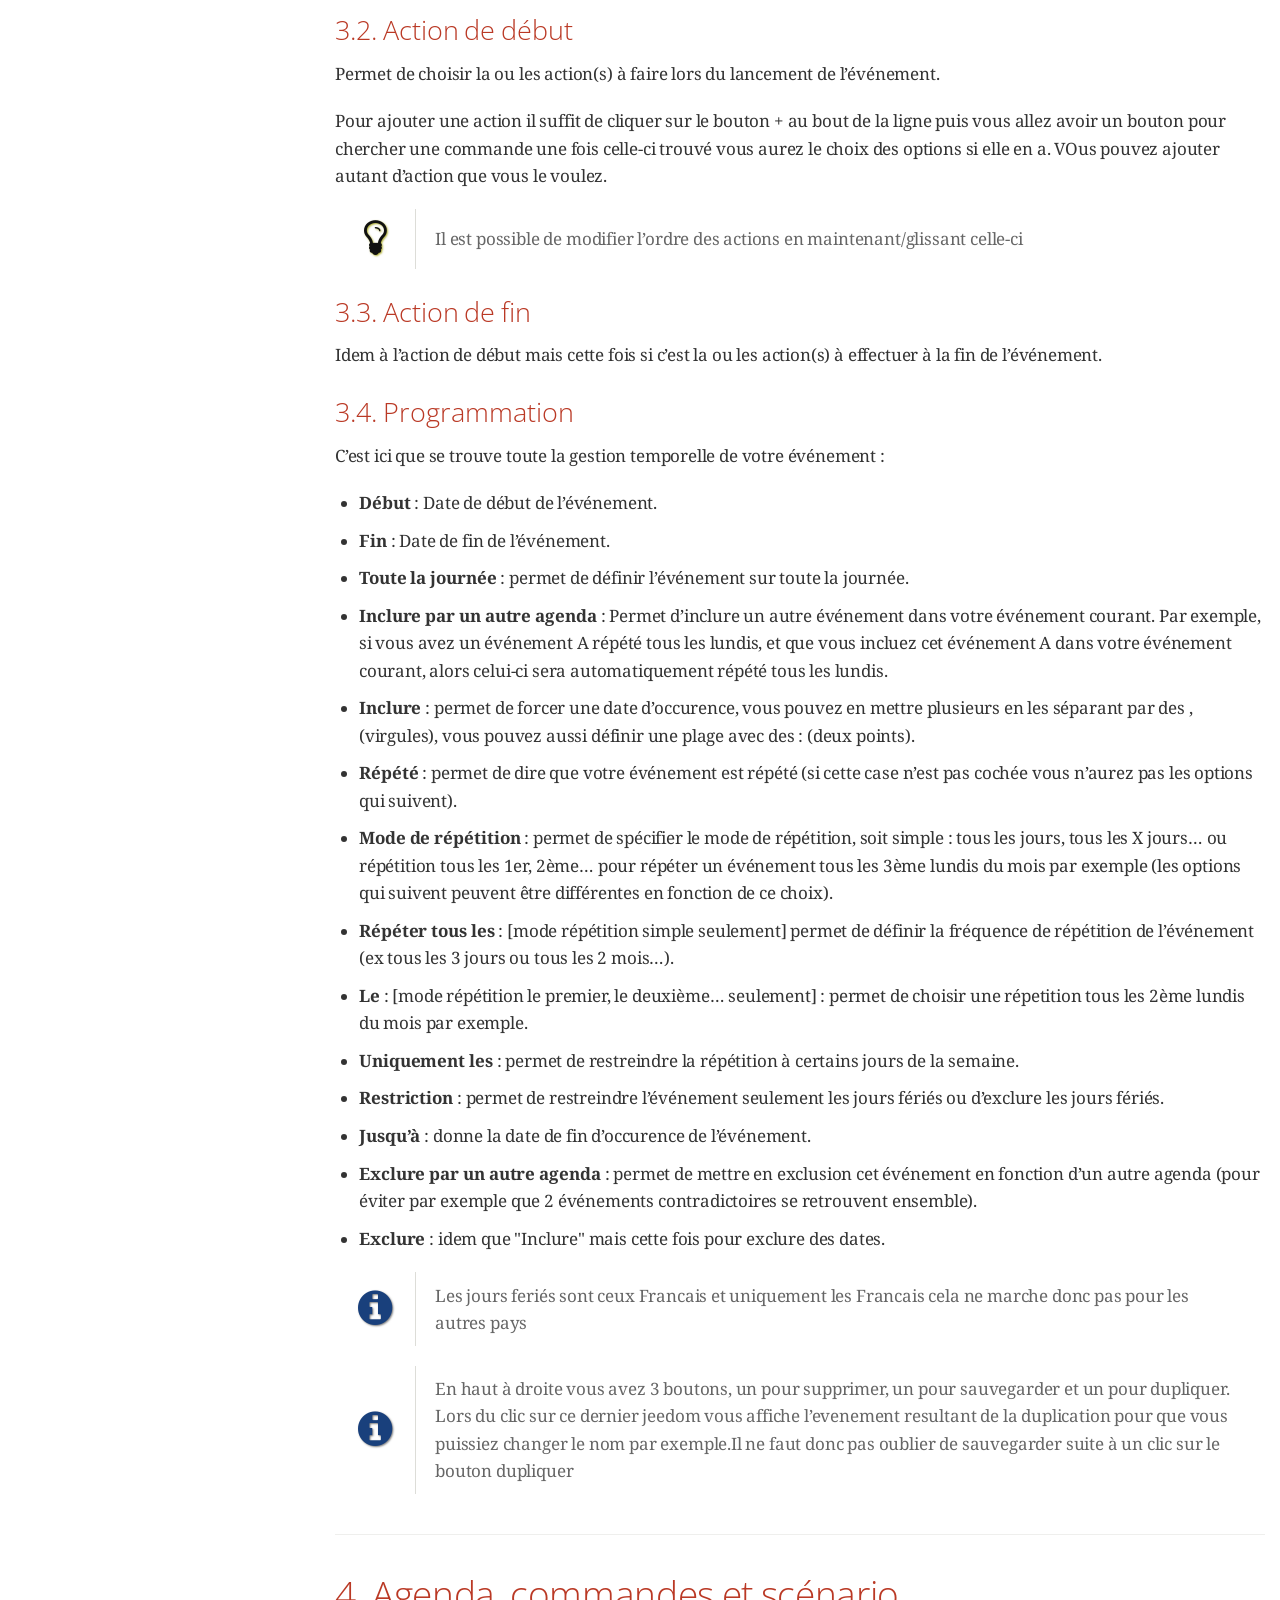
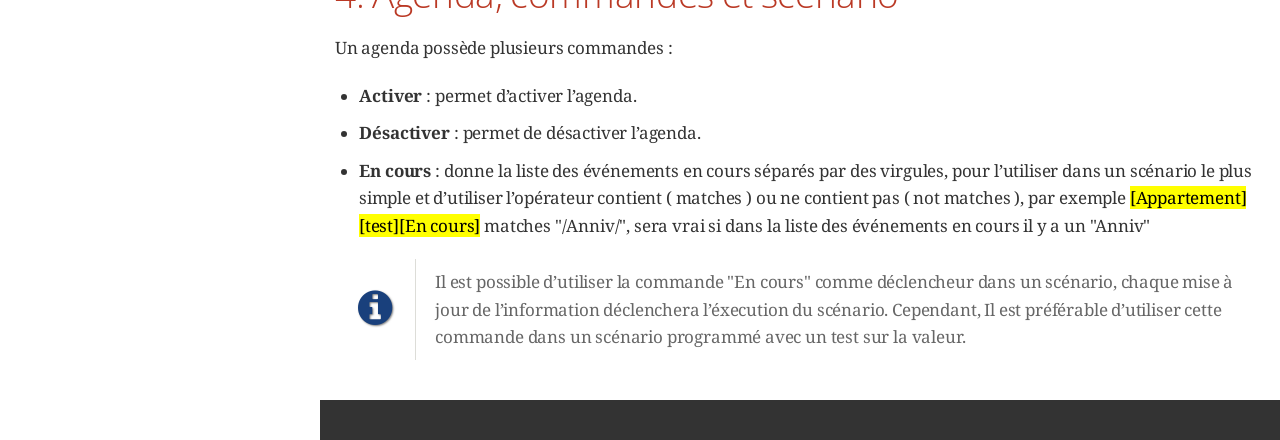
==== commit 7aae19a6: "[ROBOT] Action all" ====
--- a/doc/en_US/index.html
+++ b/doc/en_US/index.html
@@ -426,8 +426,7 @@
 <li><a href="#_programmation">3.4. Programmation</a></li>
 </ul>
 </li>
-<li><a href="#_widget">4. Widget</a></li>
-<li><a href="#_agenda_commandes_et_scénario">5. Agenda, commandes et scénario</a></li>
+<li><a href="#_agenda_commandes_et_scénario">4. Agenda, commandes et scénario</a></li>
 </ul>
 </div>
 </div>
@@ -446,39 +445,97 @@
 <div class="paragraph">
 <p>La configuration est très simple, après téléchargement du plugin, il vous suffit de l&#8217;activer et c&#8217;est tout.</p>
 </div>
-<div class="imageblock">
-<div class="content">
-<img src="../images/calendar1.PNG" alt="calendar1">
-</div>
-</div>
 </div>
 </div>
 <div class="sect1">
 <h2 id="_equipment_configuration">2. Equipment configuration</h2>
 <div class="sectionbody">
 <div class="paragraph">
-<p>La configuration des équipements Agenda est accessible à partir du menu plugin :</p>
-</div>
-<div class="imageblock">
-<div class="content">
-<img src="../images/calendar2.PNG" alt="calendar2">
-</div>
-</div>
-<div class="paragraph">
-<p>Voilà à quoi ressemble la page du plugin Agenda (ici avec déjà 1 équipement) :</p>
-</div>
-<div class="imageblock">
-<div class="content">
-<img src="../images/calendar3.PNG" alt="calendar3">
-</div>
-</div>
-<div class="paragraph">
-<p>Vous retrouvez ici la liste de vos Agenda. Une fois que vous cliquez sur un équipement vous obtenez :</p>
-</div>
-<div class="imageblock">
-<div class="content">
-<img src="../images/calendar4.PNG" alt="calendar4">
-</div>
+<p>La configuration des équipements Agenda est accessible à partir du menu plugin puis organisation.</p>
+</div>
+<div class="paragraph">
+<p>Une fois dessus vous retrouvez ici la liste de vos Agenda.</p>
+</div>
+<div class="paragraph">
+<p>Vous retrouvez ici toute la configuration de votre équipement :</p>
+</div>
+<div class="ulist">
+<ul>
+<li>
+<p><strong>Nom de l&#8217;équipement</strong> : nom de votre agenda.</p>
+</li>
+<li>
+<p><strong>Objet parent</strong> : indique l&#8217;objet parent auquel appartient l&#8217;équipement.</p>
+</li>
+<li>
+<p><strong>Catégorie</strong> : les catégories de l&#8217;équipement (il peut appartenir à plusieurs catégories).</p>
+</li>
+<li>
+<p><strong>Activer</strong> : permet de rendre votre équipement actif.</p>
+</li>
+<li>
+<p><strong>Visible</strong> : le rend visible sur le dashboard.</p>
+</li>
+<li>
+<p><strong>Widget, nombre de jours</strong> : définit le nombre de jours d&#8217;événements à afficher sur le widget.</p>
+</li>
+<li>
+<p><strong>Nombre d&#8217;événements maximum</strong> : défini le nombre maximum d&#8217;événements à afficher sur le dashboard.</p>
+</li>
+<li>
+<p><strong>Ne pas afficher le statut et les commandes d&#8217;activation/désactivation</strong> : permet de masquer le statut de l&#8217;agenda ainsi que les commandes d&#8217;activation ou non de celui-ci.</p>
+</li>
+<li>
+<p><strong>Liste des événements de l&#8217;agenda</strong> : affichage en dessous de la liste de tous les événements de l&#8217;agenda (un clic dessus permet d&#8217;éditer l&#8217;événement directement).</p>
+</li>
+<li>
+<p><strong>Ajouter événement</strong> : permet d&#8217;ajouter un événement à l&#8217;agenda.</p>
+</li>
+<li>
+<p><strong>Agenda</strong> : Affichage d&#8217;une vue type agenda avec tous les événements vous pouvez vous déplacer dedans, choisir de l&#8217;afficher par semaine ou jour, déplacer des événements (glisser/déposer) et un clic sur un événement vous ouvrira sa fenêtre d&#8217;édition.</p>
+</li>
+</ul>
+</div>
+</div>
+</div>
+<div class="sect1">
+<h2 id="_edition_d_un_événement">3. Edition d&#8217;un événement</h2>
+<div class="sectionbody">
+<div class="paragraph">
+<p>Partie la plus importante du plugin, c&#8217;est ici que vous allez pouvoir configurer votre événement.</p>
+</div>
+<div class="sect2">
+<h3 id="_evènement">3.1. Evènement</h3>
+<div class="paragraph">
+<p>Ici vous retrouvez :</p>
+</div>
+<div class="ulist">
+<ul>
+<li>
+<p><strong>Nom de l&#8217;événement</strong> : Nom de votre événement.</p>
+</li>
+<li>
+<p><strong>Icône</strong> : permet d&#8217;ajouter une icône devant le nom de votre équipement (pour ce faire il faut cliquer sur "Choisir une icône").</p>
+</li>
+<li>
+<p><strong>Couleur</strong> : permet de choisir la couleur de votre événement (une coche vous permet aussi de le rendre transparent).</p>
+</li>
+<li>
+<p><strong>Couleur du texte</strong> : permet de choisir la couleur du texte de votre événement.</p>
+</li>
+<li>
+<p><strong>Ne pas afficher dans le dashboard</strong> : permet de ne pas afficher cet événement sur le widget.</p>
+</li>
+</ul>
+</div>
+</div>
+<div class="sect2">
+<h3 id="_action_de_début">3.2. Action de début</h3>
+<div class="paragraph">
+<p>Permet de choisir la ou les action(s) à faire lors du lancement de l&#8217;événement.</p>
+</div>
+<div class="paragraph">
+<p>Pour ajouter une action il suffit de cliquer sur le bouton + au bout de la ligne puis vous allez avoir un bouton pour chercher une commande une fois celle-ci trouvé vous aurez le choix des options si elle en a. VOus pouvez ajouter autant d&#8217;action que vous le voulez.</p>
 </div>
 <div class="admonitionblock tip">
 <table>
@@ -487,150 +544,20 @@
 <i class="fa icon-tip" title="Tip"></i>
 </td>
 <td class="content">
-Comme à beaucoup d&#8217;endroits sur Jeedom, mettre la souris tout à gauche permet de faire apparaître un menu d&#8217;accès rapide (vous pouvez à partir de votre profil le laisser toujours visible).
+Il est possible de modifier l&#8217;ordre des actions en maintenant/glissant celle-ci
 </td>
 </tr>
 </table>
 </div>
-<div class="paragraph">
-<p>Vous retrouvez ici toute la configuration de votre équipement :</p>
-</div>
-<div class="ulist">
-<ul>
-<li>
-<p><strong>Nom de l&#8217;équipement</strong> : nom de votre agenda.</p>
-</li>
-<li>
-<p><strong>Objet parent</strong> : indique l&#8217;objet parent auquel appartient l&#8217;équipement.</p>
-</li>
-<li>
-<p><strong>Catégorie</strong> : les catégories de l&#8217;équipement (il peut appartenir à plusieurs catégories).</p>
-</li>
-<li>
-<p><strong>Activer</strong> : permet de rendre votre équipement actif.</p>
-</li>
-<li>
-<p><strong>Visible</strong> : le rend visible sur le dashboard.</p>
-</li>
-<li>
-<p><strong>Widget, nombre de jours</strong> : définit le nombre de jours d&#8217;événements à afficher sur le widget.</p>
-</li>
-<li>
-<p><strong>Nombre d&#8217;événements maximum</strong> : défini le nombre maximum d&#8217;événements à afficher sur le dashboard.</p>
-</li>
-<li>
-<p><strong>Ne pas afficher le statut et les commandes d&#8217;activation/désactivation</strong> : permet de masquer le statut de l&#8217;agenda ainsi que les commandes d&#8217;activation ou non de celui-ci.</p>
-</li>
-<li>
-<p><strong>Liste des événements de l&#8217;agenda</strong> : affichage en dessous de la liste de tous les événements de l&#8217;agenda (un clic dessus permet d&#8217;éditer l&#8217;événement directement).</p>
-</li>
-<li>
-<p><strong>Ajouter événement</strong> : permet d&#8217;ajouter un événement à l&#8217;agenda.</p>
-</li>
-<li>
-<p><strong>Agenda</strong> : Affichage d&#8217;une vue type agenda avec tous les événements vous pouvez vous déplacer dedans, choisir de l&#8217;afficher par semaine ou jour, déplacer des événements (glisser/déposer) et un clic sur un événement vous ouvrira sa fenêtre d&#8217;édition.</p>
-</li>
-</ul>
-</div>
-</div>
-</div>
-<div class="sect1">
-<h2 id="_edition_d_un_événement">3. Edition d&#8217;un événement</h2>
-<div class="sectionbody">
-<div class="imageblock">
-<div class="content">
-<img src="../images/calendar5.PNG" alt="calendar5">
-</div>
-</div>
-<div class="paragraph">
-<p>Partie la plus importante du plugin, c&#8217;est ici que vous allez pouvoir configurer votre événement.</p>
-</div>
-<div class="sect2">
-<h3 id="_evènement">3.1. Evènement</h3>
-<div class="imageblock">
-<div class="content">
-<img src="../images/calendar8.PNG" alt="calendar8">
-</div>
-</div>
-<div class="paragraph">
-<p>Ici vous retrouvez :</p>
-</div>
-<div class="ulist">
-<ul>
-<li>
-<p><strong>Nom de l&#8217;événement</strong> : Nom de votre événement.</p>
-</li>
-<li>
-<p><strong>Icône</strong> : permet d&#8217;ajouter une icône devant le nom de votre équipement (pour ce faire il faut cliquer sur "Choisir une icône").</p>
-</li>
-<li>
-<p><strong>Couleur</strong> : permet de choisir la couleur de votre événement (une coche vous permet aussi de le rendre transparent).</p>
-</li>
-<li>
-<p><strong>Couleur du texte</strong> : permet de choisir la couleur du texte de votre événement.</p>
-</li>
-<li>
-<p><strong>Ne pas afficher dans le dashboard</strong> : permet de ne pas afficher cet événement sur le widget.</p>
-</li>
-</ul>
-</div>
-</div>
-<div class="sect2">
-<h3 id="_action_de_début">3.2. Action de début</h3>
-<div class="imageblock">
-<div class="content">
-<img src="../images/calendar9.PNG" alt="calendar9">
-</div>
-</div>
-<div class="paragraph">
-<p>Permet de choisir la ou les action(s) à faire lors du lancement de l&#8217;événement.</p>
-</div>
-<div class="paragraph">
-<p>Pour ajouter une action il suffit de cliquer sur le bouton + au bout de la ligne puis vous allez avoir un bouton pour chercher une commande une fois celle-ci trouvé vous aurez le choix des options si elle en a. VOus pouvez ajouter autant d&#8217;action que vous le voulez.</p>
-</div>
-<div class="admonitionblock tip">
-<table>
-<tr>
-<td class="icon">
-<i class="fa icon-tip" title="Tip"></i>
-</td>
-<td class="content">
-Pour piloter un scénario il suffit d&#8217;écrire "scenario" dans la case puis de cliquer ailleurs et Jeedom fera apparaître les options possibles. Pour changer la valeur d&#8217;une variable il faut écrire "variable"
-</td>
-</tr>
-</table>
-</div>
-<div class="admonitionblock tip">
-<table>
-<tr>
-<td class="icon">
-<i class="fa icon-tip" title="Tip"></i>
-</td>
-<td class="content">
-Il est possible de modifier l&#8217;ordre des actions en maintenant/glissant celle-ci
-</td>
-</tr>
-</table>
-</div>
 </div>
 <div class="sect2">
 <h3 id="_action_de_fin">3.3. Action de fin</h3>
-<div class="imageblock">
-<div class="content">
-<img src="../images/calendar10.PNG" alt="calendar10">
-</div>
-</div>
 <div class="paragraph">
 <p>Idem à l&#8217;action de début mais cette fois si c&#8217;est la ou les action(s) à effectuer à la fin de l&#8217;événement.</p>
 </div>
 </div>
 <div class="sect2">
 <h3 id="_programmation">3.4. Programmation</h3>
-<div class="imageblock">
-<div class="content">
-<img src="../images/calendar6.PNG" alt="calendar6">
-</div>
-</div>
 <div class="paragraph">
 <p>C&#8217;est ici que se trouve toute la gestion temporelle de votre événement :</p>
 </div>
@@ -708,20 +635,7 @@
 </div>
 </div>
 <div class="sect1">
-<h2 id="_widget">4. Widget</h2>
-<div class="sectionbody">
-<div class="imageblock">
-<div class="content">
-<img src="../images/calendar11.PNG" alt="calendar11">
-</div>
-</div>
-<div class="paragraph">
-<p>Voilà à quoi ressemble le widget (en fonction des options il peut changer), vous pouvez activer/désactiver tout l&#8217;agenda et supprimer une occurence d&#8217;un événement à partir de celui-ci.</p>
-</div>
-</div>
-</div>
-<div class="sect1">
-<h2 id="_agenda_commandes_et_scénario">5. Agenda, commandes et scénario</h2>
+<h2 id="_agenda_commandes_et_scénario">4. Agenda, commandes et scénario</h2>
 <div class="sectionbody">
 <div class="paragraph">
 <p>Un agenda possède plusieurs commandes :</p>
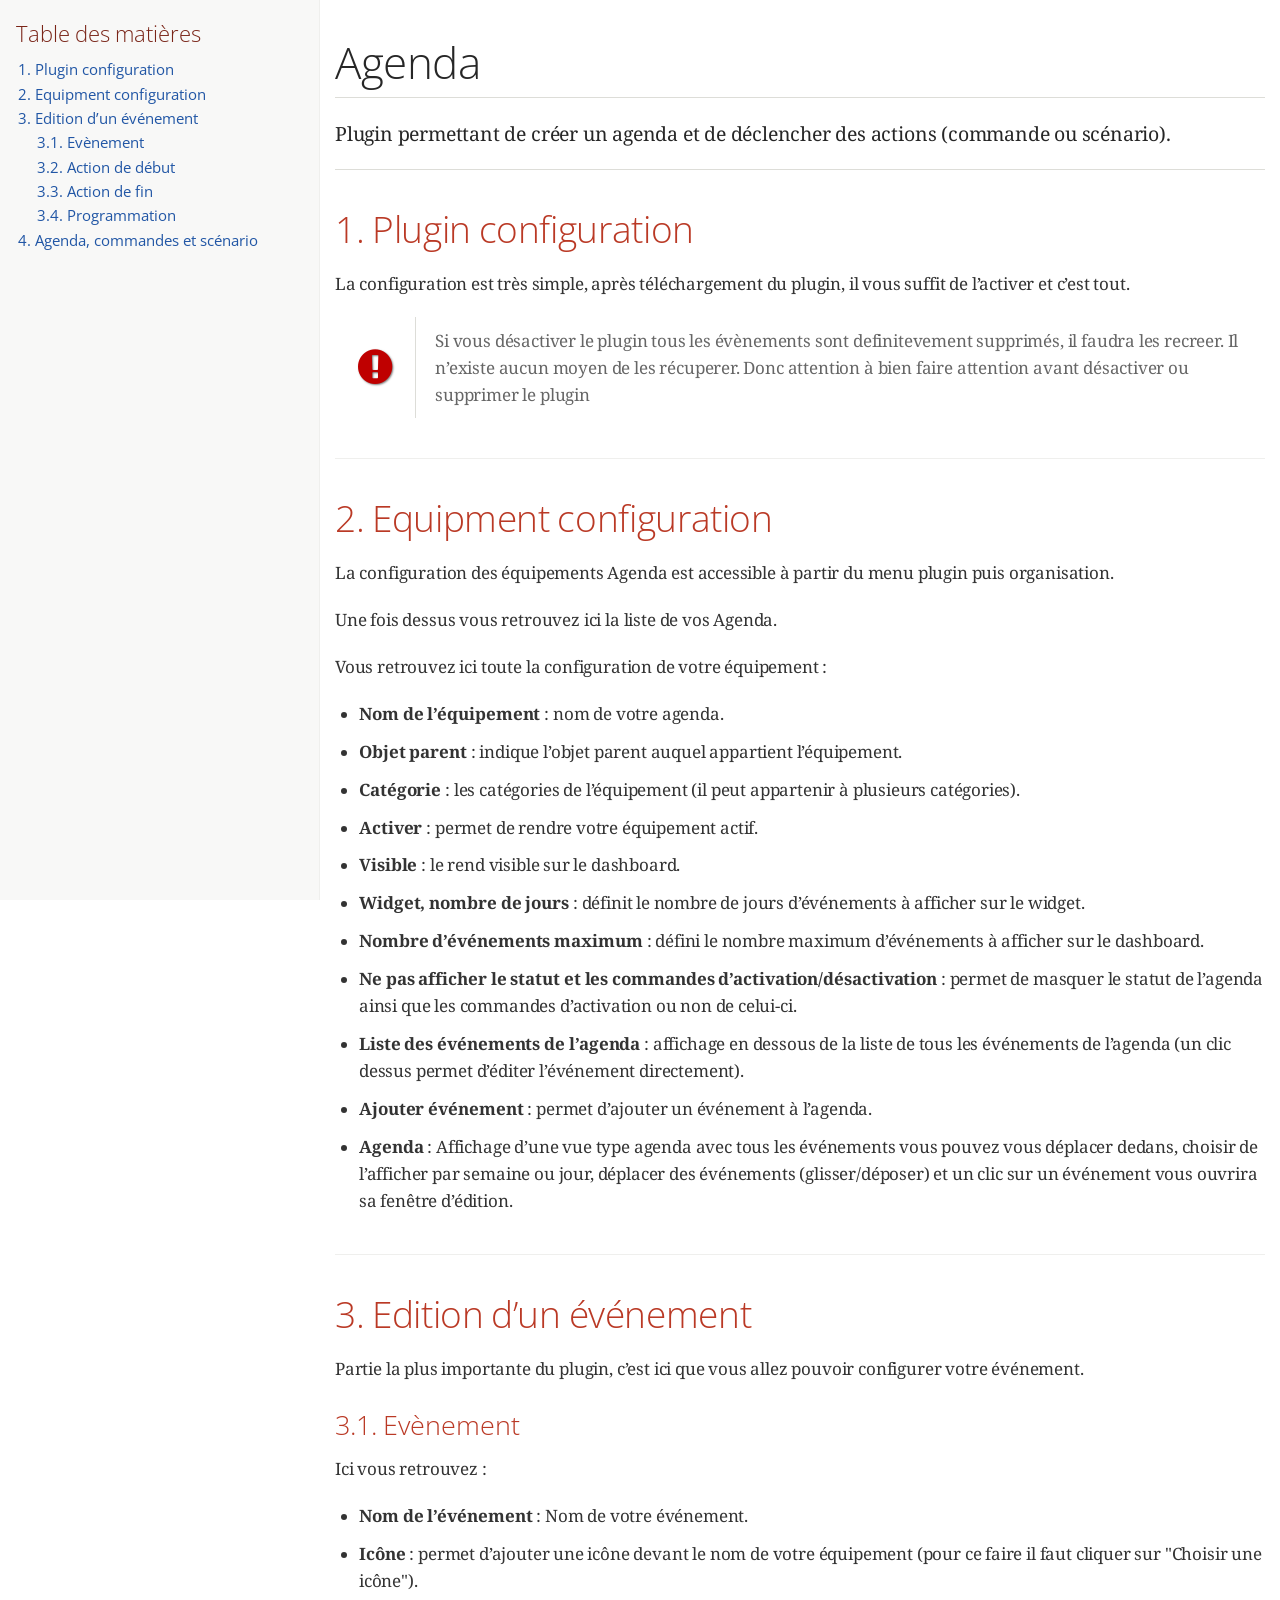
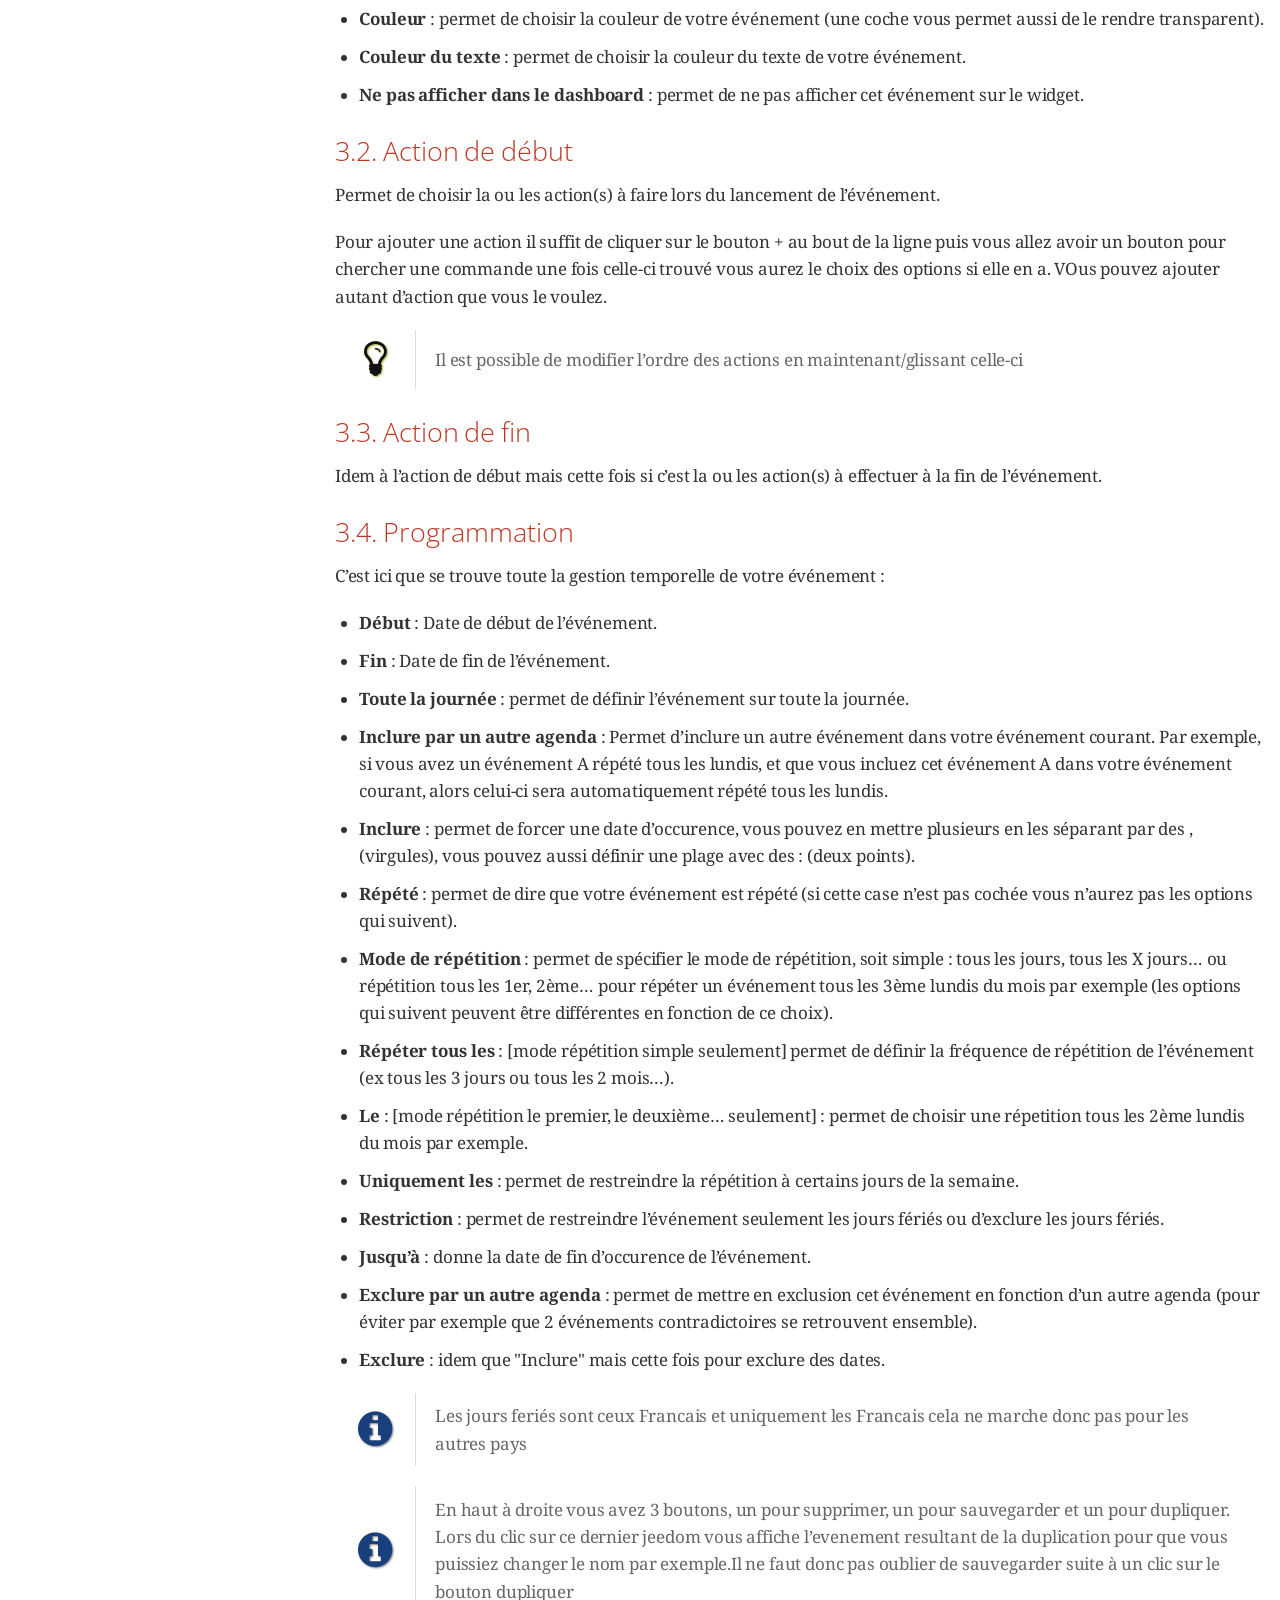
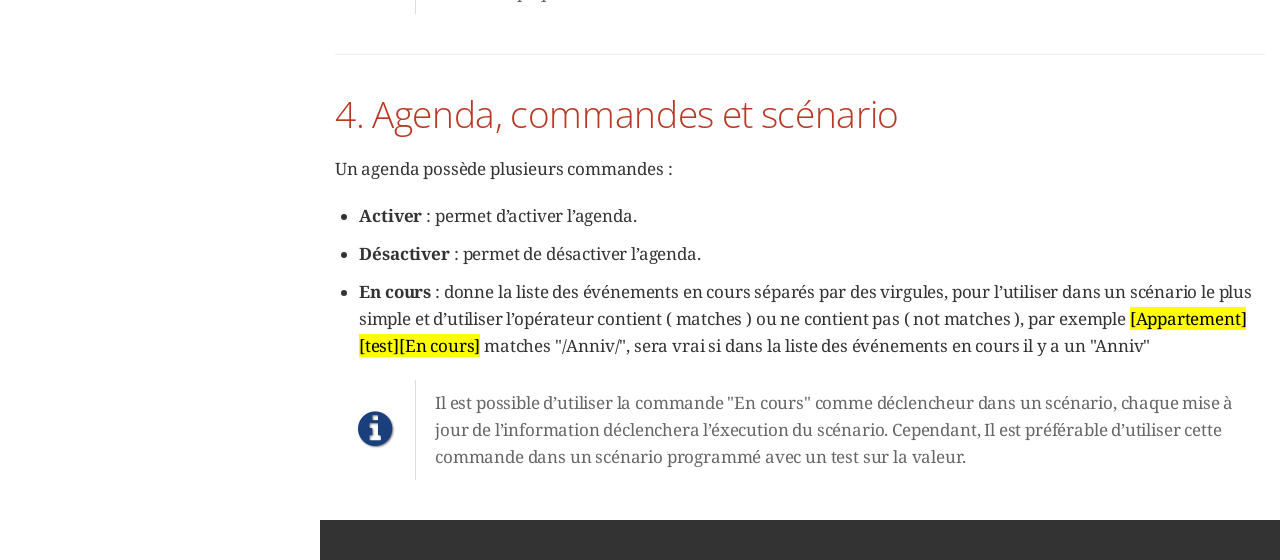
==== commit fb63a01c: "[ROBOT] Action all" ====
--- a/doc/en_US/index.html
+++ b/doc/en_US/index.html
@@ -445,6 +445,18 @@
 <div class="paragraph">
 <p>La configuration est très simple, après téléchargement du plugin, il vous suffit de l&#8217;activer et c&#8217;est tout.</p>
 </div>
+<div class="admonitionblock important">
+<table>
+<tr>
+<td class="icon">
+<i class="fa icon-important" title="Important"></i>
+</td>
+<td class="content">
+Si vous désactiver le plugin tous les évènements sont definitevement supprimés, il faudra les recreer. Il n&#8217;existe aucun moyen de les récuperer. Donc attention à bien faire attention avant désactiver ou supprimer le plugin
+</td>
+</tr>
+</table>
+</div>
 </div>
 </div>
 <div class="sect1">
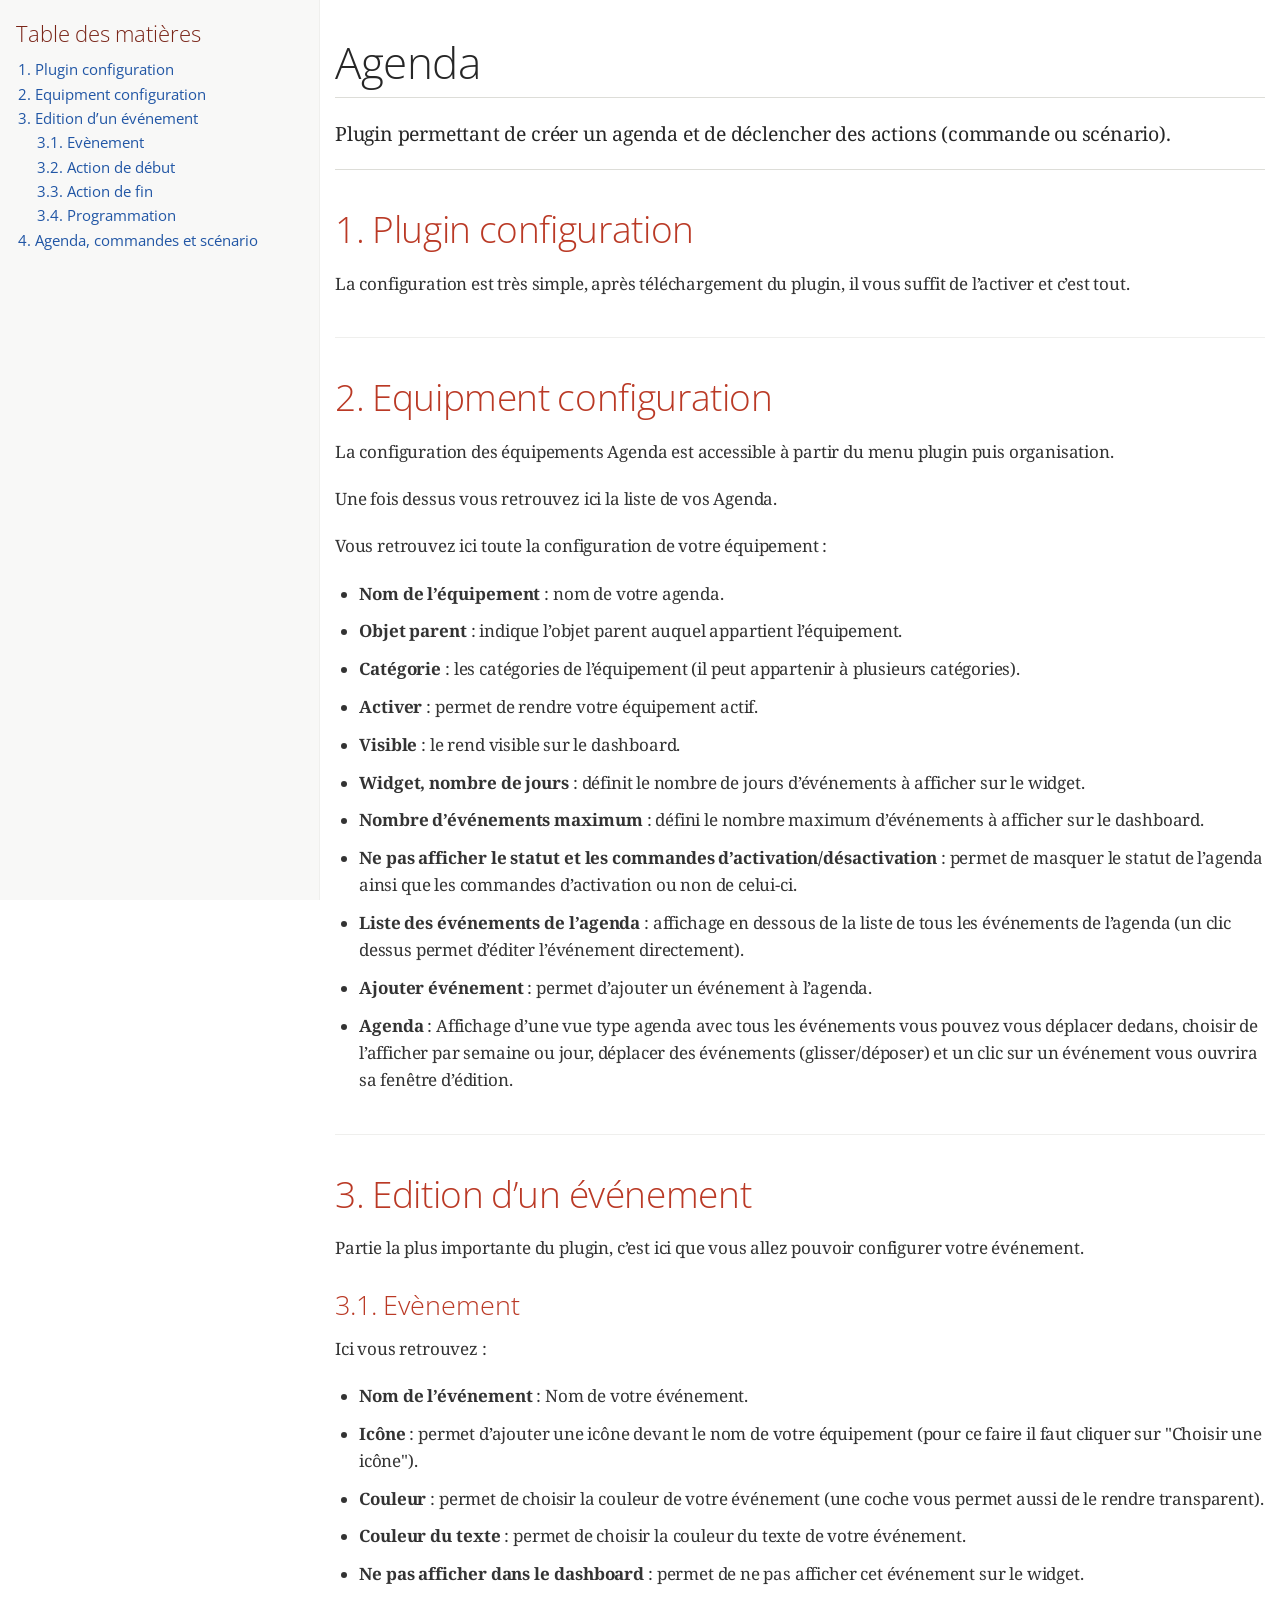
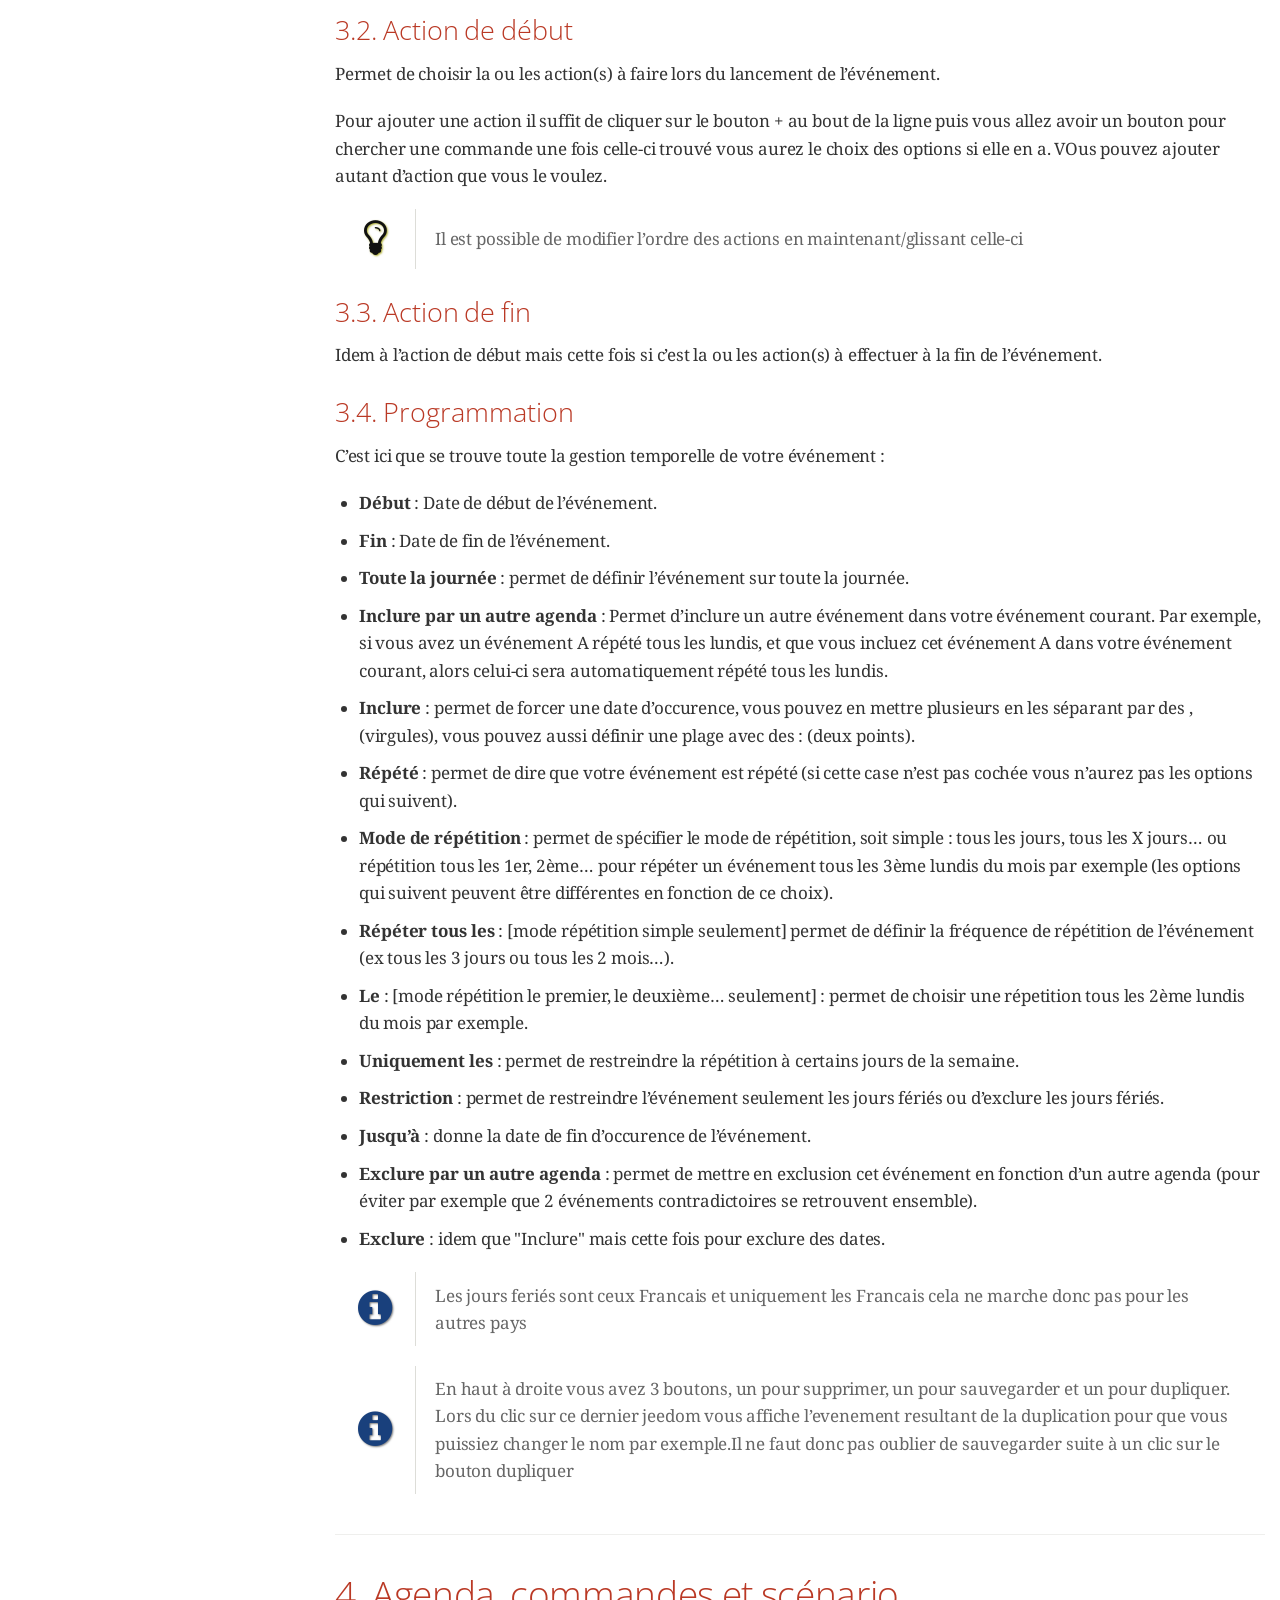
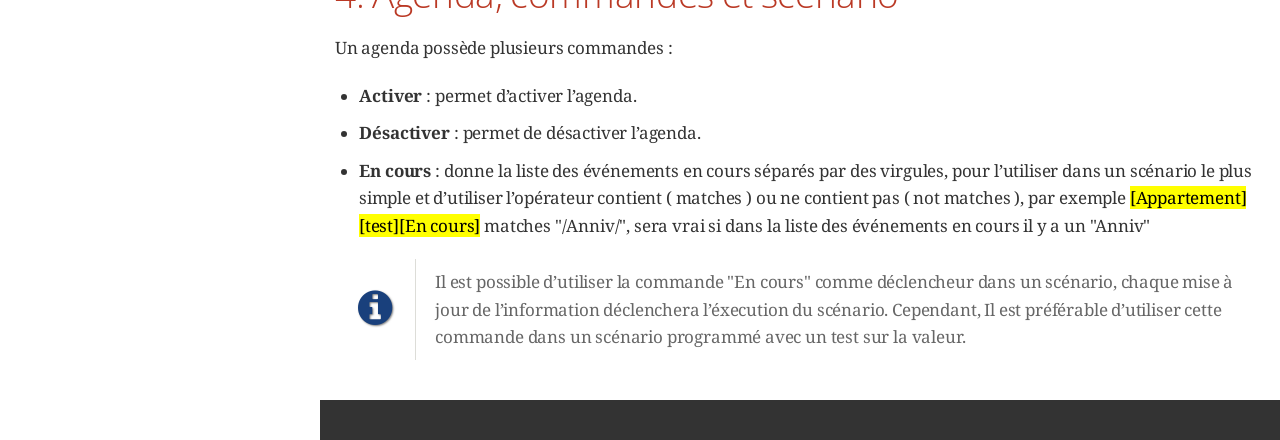
==== commit 01a8e94b: "[ROBOT] Action all" ====
--- a/doc/en_US/index.html
+++ b/doc/en_US/index.html
@@ -445,18 +445,6 @@
 <div class="paragraph">
 <p>La configuration est très simple, après téléchargement du plugin, il vous suffit de l&#8217;activer et c&#8217;est tout.</p>
 </div>
-<div class="admonitionblock important">
-<table>
-<tr>
-<td class="icon">
-<i class="fa icon-important" title="Important"></i>
-</td>
-<td class="content">
-Si vous désactiver le plugin tous les évènements sont definitevement supprimés, il faudra les recreer. Il n&#8217;existe aucun moyen de les récuperer. Donc attention à bien faire attention avant désactiver ou supprimer le plugin
-</td>
-</tr>
-</table>
-</div>
 </div>
 </div>
 <div class="sect1">
